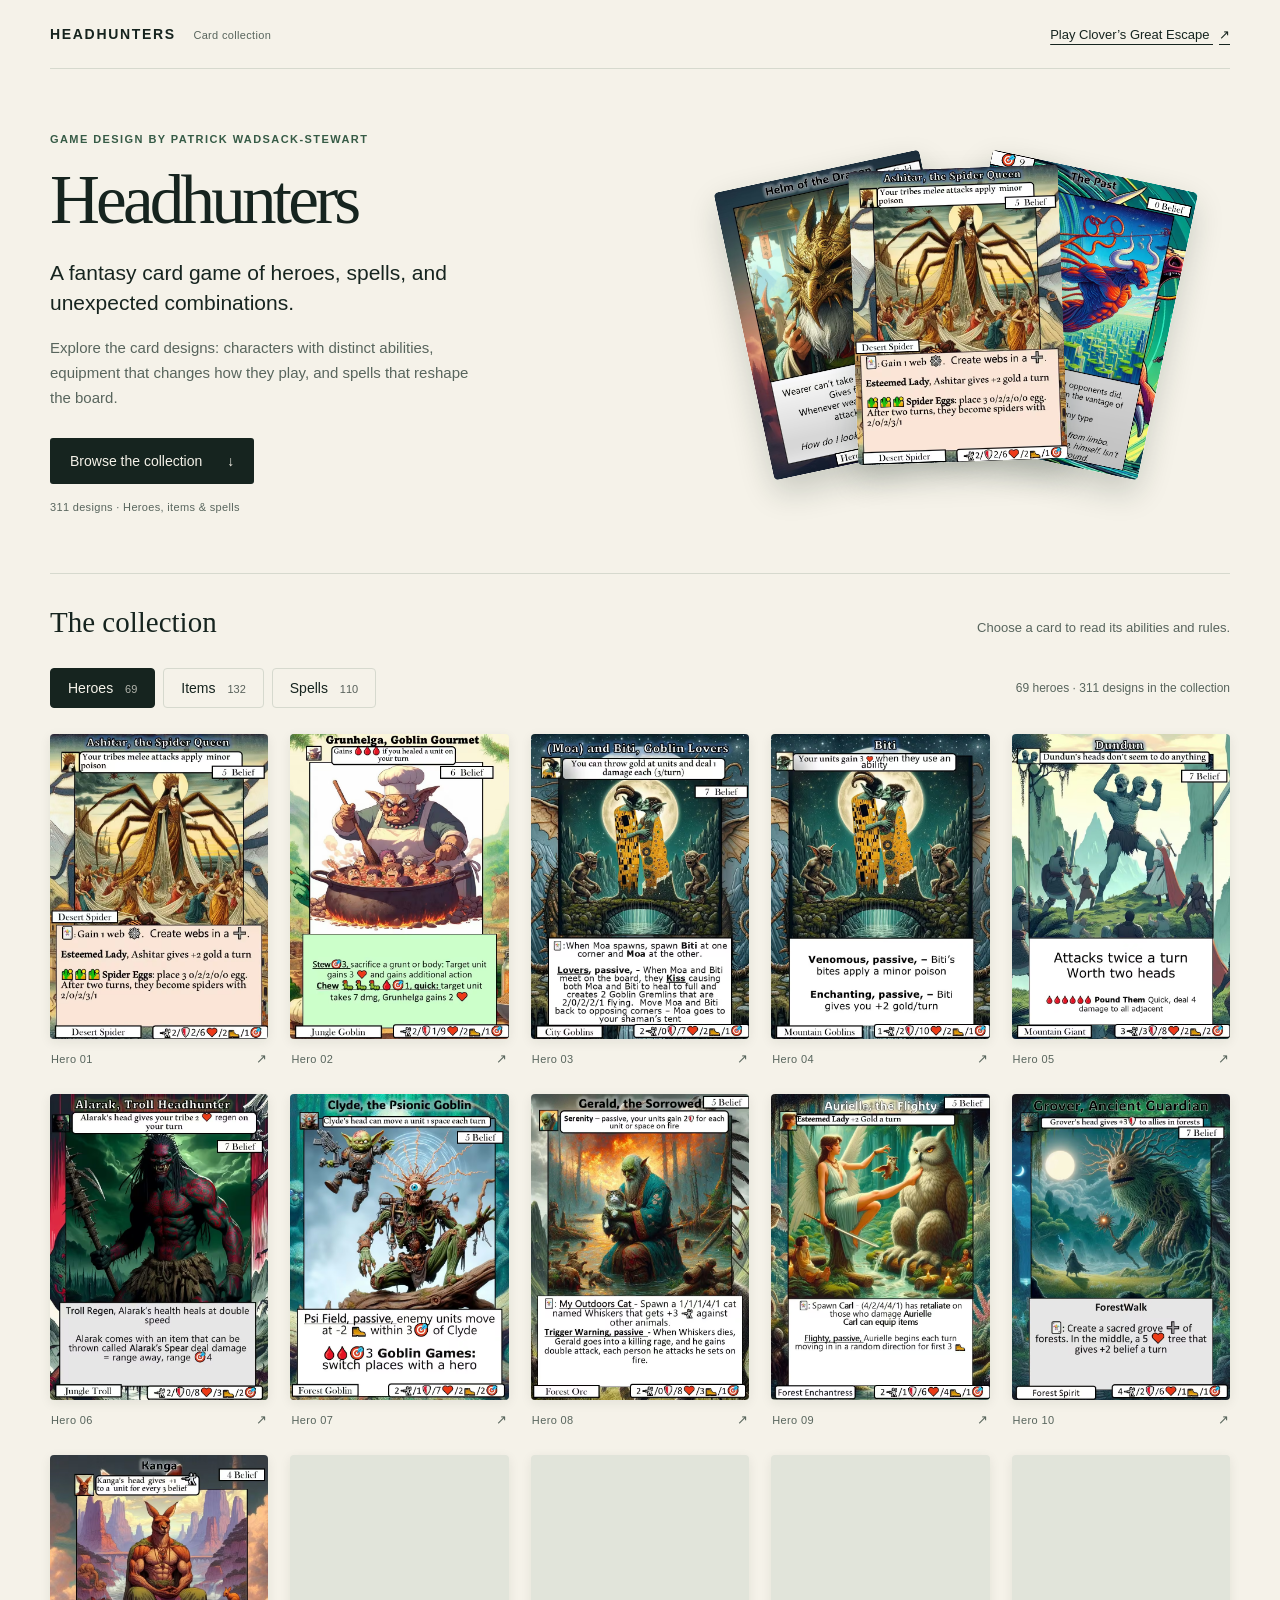
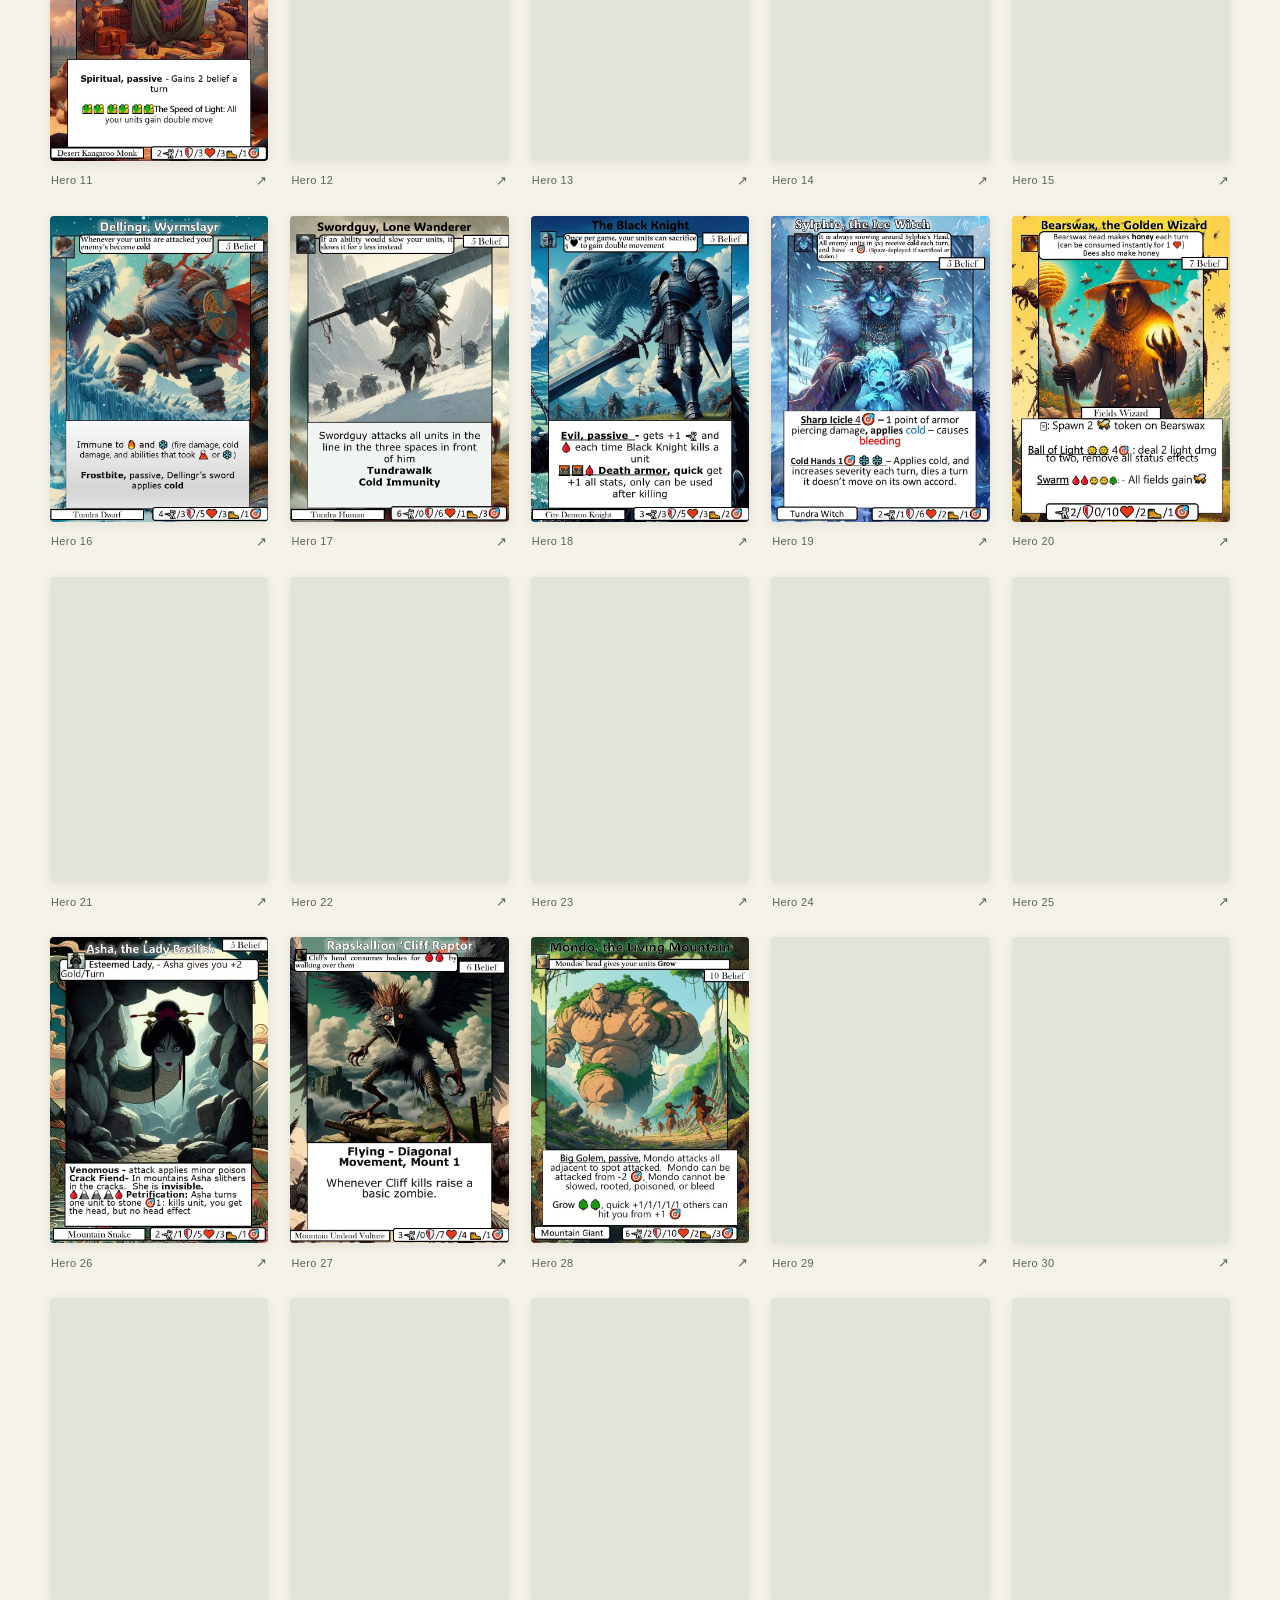
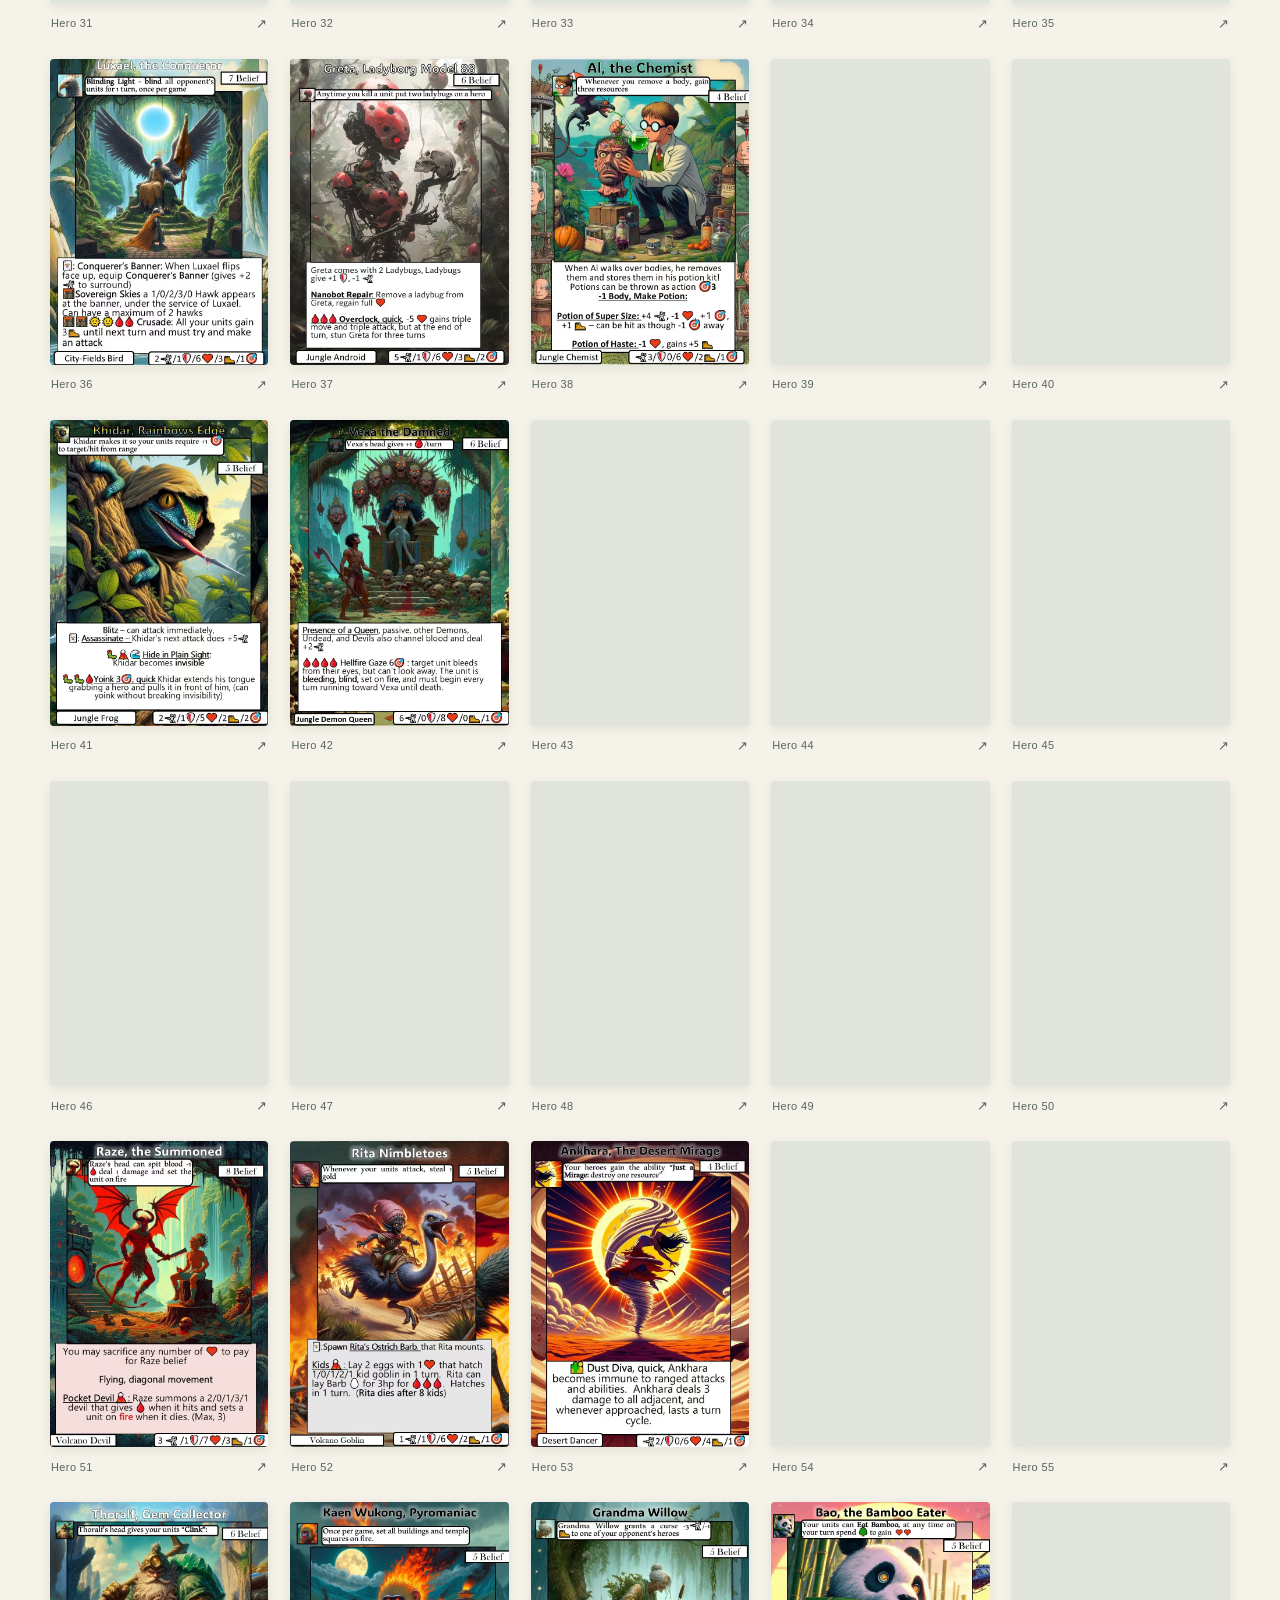
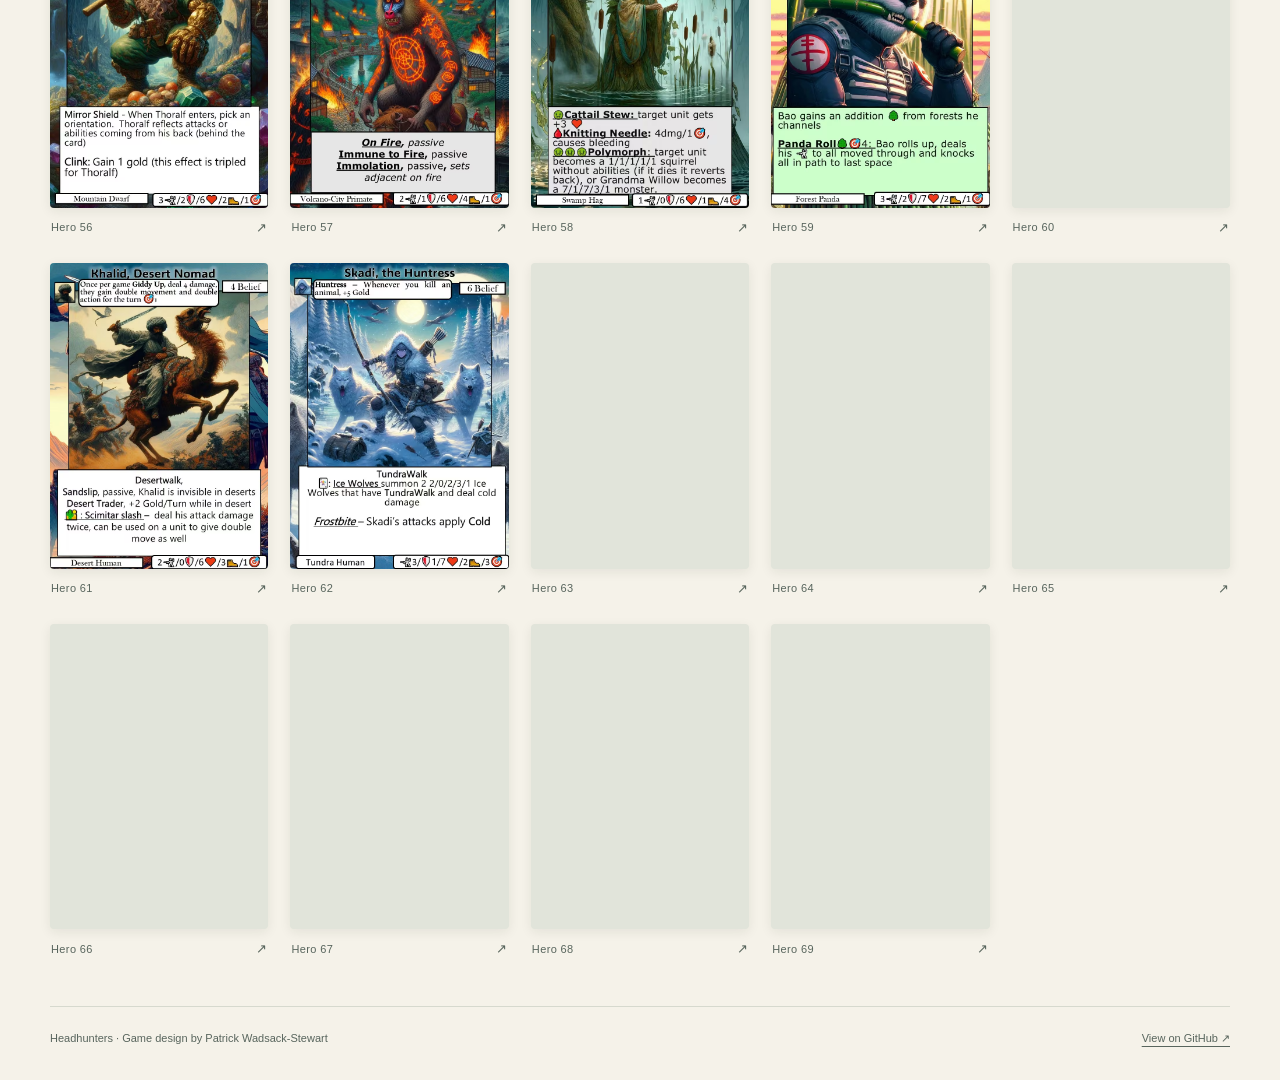
==== Headhunters/index.html @ 15a889d6 "Publish Headhunters card-design gallery" ====
<!doctype html>
<html lang="en">
<head>
  <meta charset="utf-8">
  <meta name="viewport" content="width=device-width,initial-scale=1">
  <meta name="description" content="Headhunters, a fantasy card game designed by Patrick Wadsack-Stewart. Explore 311 hero, item, and spell card designs.">
  <meta name="theme-color" content="#16241f">
  <title>Headhunters — Patrick Wadsack-Stewart</title>
  <link rel="stylesheet" href="style.css">
  <script src="gallery.js" defer></script>
</head>
<body>
  <a class="skip" href="#collection">Skip to the cards</a>
  <header class="topbar wrap">
    <a href="./" class="wordmark">HEADHUNTERS <span>Card collection</span></a>
    <a class="quiet-link" href="../">Play Clover’s Great Escape <span aria-hidden="true">↗</span></a>
  </header>
  <main>
    <section class="intro wrap" aria-labelledby="title">
      <div class="intro-copy">
        <p class="eyebrow">Game design by Patrick Wadsack-Stewart</p>
        <h1 id="title">Headhunters</h1>
        <p class="lead">A fantasy card game of heroes, spells, and unexpected combinations.</p>
        <p class="description">Explore the card designs: characters with distinct abilities, equipment that changes how they play, and spells that reshape the board.</p>
        <a class="browse-link" href="#collection">Browse the collection <span aria-hidden="true">↓</span></a>
        <p class="collection-note">311 designs · Heroes, items &amp; spells</p>
      </div>
      <div class="card-fan" aria-hidden="true">
        <img class="fan-left" src="cards/items-002.svg" width="750" height="1050" alt="">
        <img class="fan-right" src="cards/spells-003.svg" width="750" height="1050" alt="">
        <img class="fan-front" src="cards/heroes-001.svg" width="750" height="1050" alt="">
      </div>
    </section>
    <section class="collection wrap" id="collection" aria-labelledby="collection-heading">
      <div class="collection-top"><h2 id="collection-heading">The collection</h2><p>Choose a card to read its abilities and rules.</p></div>
      <div class="controls">
        <div class="filters" role="group" aria-label="Card category">
          <button type="button" data-category="heroes" aria-pressed="true">Heroes <span>69</span></button>
          <button type="button" data-category="items" aria-pressed="false">Items <span>132</span></button>
          <button type="button" data-category="spells" aria-pressed="false">Spells <span>110</span></button>
        </div>
        <p id="status" class="status" role="status">Loading cards…</p>
      </div>
      <div id="grid" class="card-grid"></div>
      <noscript><p>Turn on JavaScript to browse the gallery, or <a href="https://github.com/paddyws/Clovers-Great-Escape/tree/main/Headhunters">view the project on GitHub</a>.</p></noscript>
    </section>
  </main>
  <footer class="wrap"><p>Headhunters · Game design by Patrick Wadsack-Stewart</p><a href="https://github.com/paddyws/Clovers-Great-Escape/tree/main/Headhunters">View on GitHub ↗</a></footer>
  <dialog id="viewer" aria-labelledby="viewer-title">
    <div class="viewer-bar"><h2 id="viewer-title">Card</h2><button class="close" type="button" aria-label="Close card">Close <span aria-hidden="true">×</span></button></div>
    <img id="full-card" width="750" height="1050" alt="">
    <div class="viewer-actions"><button id="previous" type="button" aria-label="Previous card">← Previous</button><a id="download" download>Download card</a><button id="next" type="button" aria-label="Next card">Next →</button></div>
  </dialog>
</body>
</html>
---- Headhunters/style.css ----
:root{color-scheme:light;--ink:#16241f;--paper:#f5f2e9;--muted:#58655d;--line:#d6d9ce;--accent:#365b46;font-family:Arial,Helvetica,sans-serif;background:var(--paper);color:var(--ink);scroll-behavior:smooth}
*{box-sizing:border-box}body{margin:0}a{color:inherit}button{font:inherit}a,button{-webkit-tap-highlight-color:transparent}button,a{touch-action:manipulation}:focus-visible{outline:3px solid #b57426;outline-offset:5px}.wrap{width:min(1180px,calc(100% - 64px));margin-inline:auto}.skip{position:fixed;top:10px;left:10px;z-index:20;padding:12px;background:white;transform:translateY(-150%)}.skip:focus{transform:none}.topbar{display:flex;align-items:center;justify-content:space-between;padding-block:26px;border-bottom:1px solid var(--line);gap:20px}.wordmark{text-decoration:none;font-size:14px;letter-spacing:.12em;font-weight:800}.wordmark span{font-size:11px;letter-spacing:.03em;color:var(--muted);font-weight:400;margin-left:12px}.quiet-link{font-size:13px;text-underline-offset:5px}.quiet-link span{margin-left:6px}.intro{display:grid;grid-template-columns:1.05fr 1fr;gap:65px;align-items:center;padding-block:64px 60px;min-height:490px}.eyebrow{font-size:11px;text-transform:uppercase;letter-spacing:.13em;font-weight:700;color:var(--accent);margin:0 0 20px}h1{font-family:Georgia,'Times New Roman',serif;font-size:clamp(48px,5.4vw,72px);font-weight:400;letter-spacing:-.055em;line-height:1.02;margin:0 0 22px}.lead{font-size:21px;line-height:1.45;max-width:440px;margin:0 0 18px}.description{color:var(--muted);font-size:15px;line-height:1.65;max-width:430px;margin:0 0 27px}.browse-link{display:inline-flex;align-items:center;gap:25px;background:var(--ink);color:var(--paper);font-size:14px;text-decoration:none;padding:15px 20px;border-radius:3px}.browse-link:hover{background:var(--accent)}.collection-note{font-size:11px;letter-spacing:.03em;color:var(--muted);margin:17px 0 0}.card-fan{height:360px;position:relative;isolation:isolate}.card-fan img{width:210px;height:auto;position:absolute;top:25px;left:50%;box-shadow:0 14px 32px #15271f33;border-radius:5px}.fan-left{transform:translateX(-103%) rotate(-12deg)}.fan-right{transform:translateX(1%) rotate(12deg)}.fan-front{transform:translateX(-50%) rotate(-2deg);z-index:2}.collection{border-top:1px solid var(--line);padding-block:30px 50px;scroll-margin-top:20px}.collection-top{display:flex;align-items:baseline;justify-content:space-between;gap:16px}h2{font:400 29px/1.25 Georgia,'Times New Roman',serif;margin:0}.collection-top p{font-size:13px;color:var(--muted)}.controls{display:flex;align-items:center;justify-content:space-between;margin:20px 0 26px;gap:20px}.filters{display:flex;gap:8px;flex-wrap:wrap}.filters button{border:1px solid var(--line);padding:11px 17px;background:transparent;color:var(--ink);border-radius:4px;cursor:pointer;font-size:14px}.filters button span{font-size:11px;margin-left:8px;opacity:.7}.filters button[aria-pressed=true]{background:var(--ink);color:var(--paper);border-color:var(--ink)}.filters button:hover{border-color:var(--accent)}.status{font-size:12px;color:var(--muted);margin:0}.card-grid{display:grid;grid-template-columns:repeat(5,minmax(0,1fr));gap:28px 22px}.card{border:0;background:none;padding:0;cursor:pointer;color:inherit;text-align:left;min-width:0}.card img{width:100%;height:auto;aspect-ratio:5/7;display:block;border-radius:4px;background:#e1e4da;box-shadow:0 3px 12px #16241f14;transition:transform .18s,box-shadow .18s}.card:hover img{transform:translateY(-4px);box-shadow:0 10px 20px #16241f28}.card-label{display:flex;justify-content:space-between;align-items:center;font-size:11px;letter-spacing:.035em;padding:12px 1px 0;color:var(--muted)}.card-label .view{font-size:13px}.error{line-height:1.6;grid-column:1/-1}footer{display:flex;justify-content:space-between;gap:16px;border-top:1px solid var(--line);padding-block:25px 35px;font-size:11px;color:var(--muted)}footer p{margin:0}footer a{text-underline-offset:4px}dialog{border:0;border-radius:8px;padding:14px;width:min(620px,calc(100% - 28px));max-height:96dvh;background:var(--paper);color:var(--ink);box-shadow:0 24px 100px #0006}dialog::backdrop{background:#0a1716df;backdrop-filter:blur(4px)}.viewer-bar{display:flex;justify-content:space-between;align-items:center;gap:12px;margin-bottom:12px}.viewer-bar h2{font:700 14px Arial,sans-serif}.close{border:0;background:transparent;color:var(--muted);cursor:pointer;font-size:13px;padding:8px}.close span{font-size:22px;vertical-align:middle;margin-left:7px}#full-card{display:block;width:auto;max-width:100%;height:auto;max-height:calc(96dvh - 126px);margin:auto;border-radius:3px}.viewer-actions{display:flex;justify-content:space-between;align-items:center;gap:10px;padding-top:14px;font-size:12px}.viewer-actions button{border:1px solid var(--line);border-radius:3px;background:transparent;cursor:pointer;padding:9px;color:var(--ink)}.viewer-actions a{color:var(--muted);text-underline-offset:3px}
@media(min-width:1350px){.card-fan img{width:230px}}
@media(max-width:950px){.intro{gap:25px}.card-fan img{width:175px}.card-fan{height:290px}.lead{font-size:19px}.card-grid{grid-template-columns:repeat(4,minmax(0,1fr))}}
@media(max-width:720px){.wrap{width:calc(100% - 36px)}.topbar{padding-block:20px}.wordmark span{display:none}.quiet-link{font-size:11px}.intro{grid-template-columns:1fr;gap:25px;padding-block:40px 20px}.intro-copy{max-width:480px}.eyebrow{font-size:10px;margin-bottom:15px}h1{font-size:60px;margin-bottom:16px}.lead{font-size:20px}.description{font-size:14px}.card-fan{height:285px;max-width:420px;width:100%;margin:auto}.card-fan img{width:170px;top:15px}.collection-top{display:block}.collection-top p{margin-bottom:0}.controls{align-items:flex-start;flex-direction:column;gap:14px;margin-bottom:22px}.filters{gap:6px}.filters button{padding:10px 13px}.card-grid{grid-template-columns:repeat(3,minmax(0,1fr));gap:22px 12px}footer{flex-direction:column;gap:14px}.card-label{font-size:10px;padding-top:9px}.card-label .view{display:none}}
@media(max-width:460px){h1{font-size:52px}.card-grid{grid-template-columns:repeat(2,minmax(0,1fr));gap:23px 16px}.card-fan img{width:153px}.card-fan{height:255px}.viewer-actions{font-size:11px}.filters button span{margin-left:5px}}
@media(prefers-reduced-motion:reduce){:root{scroll-behavior:auto}.card img{transition:none}}
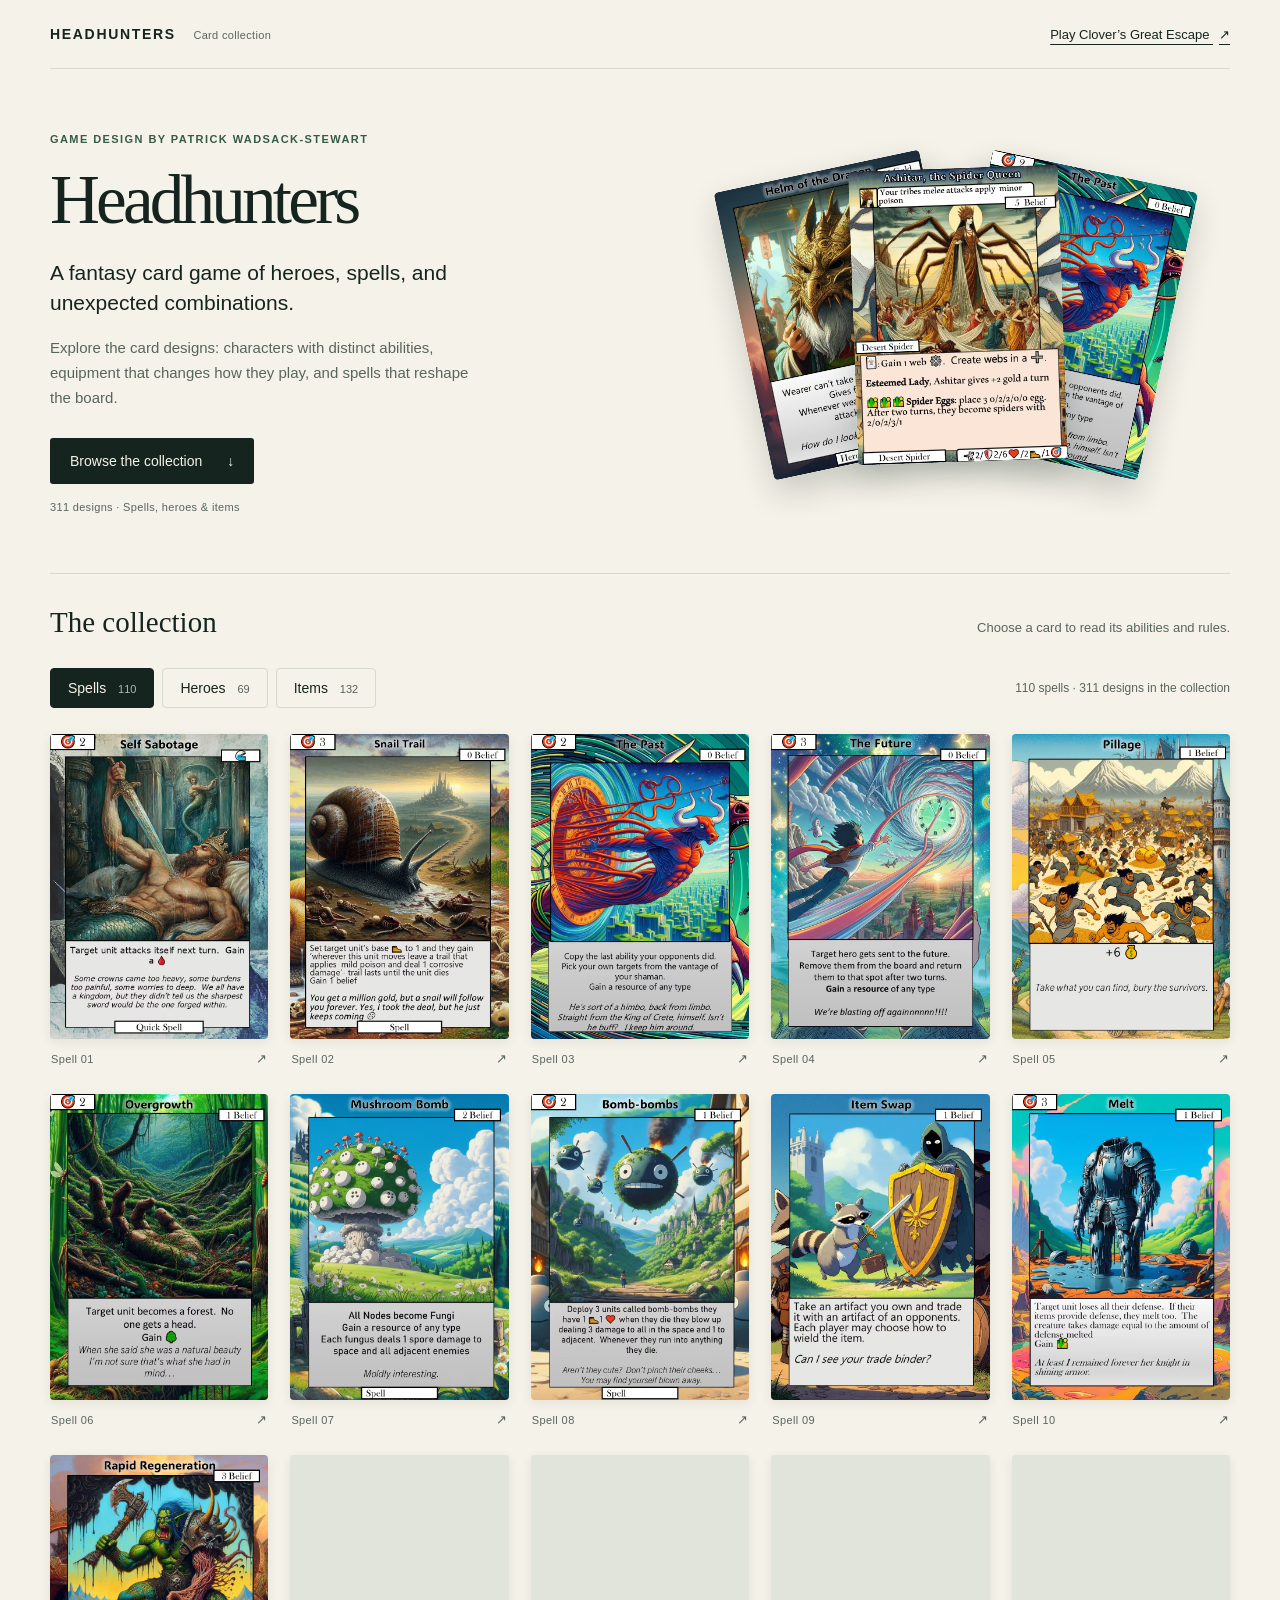
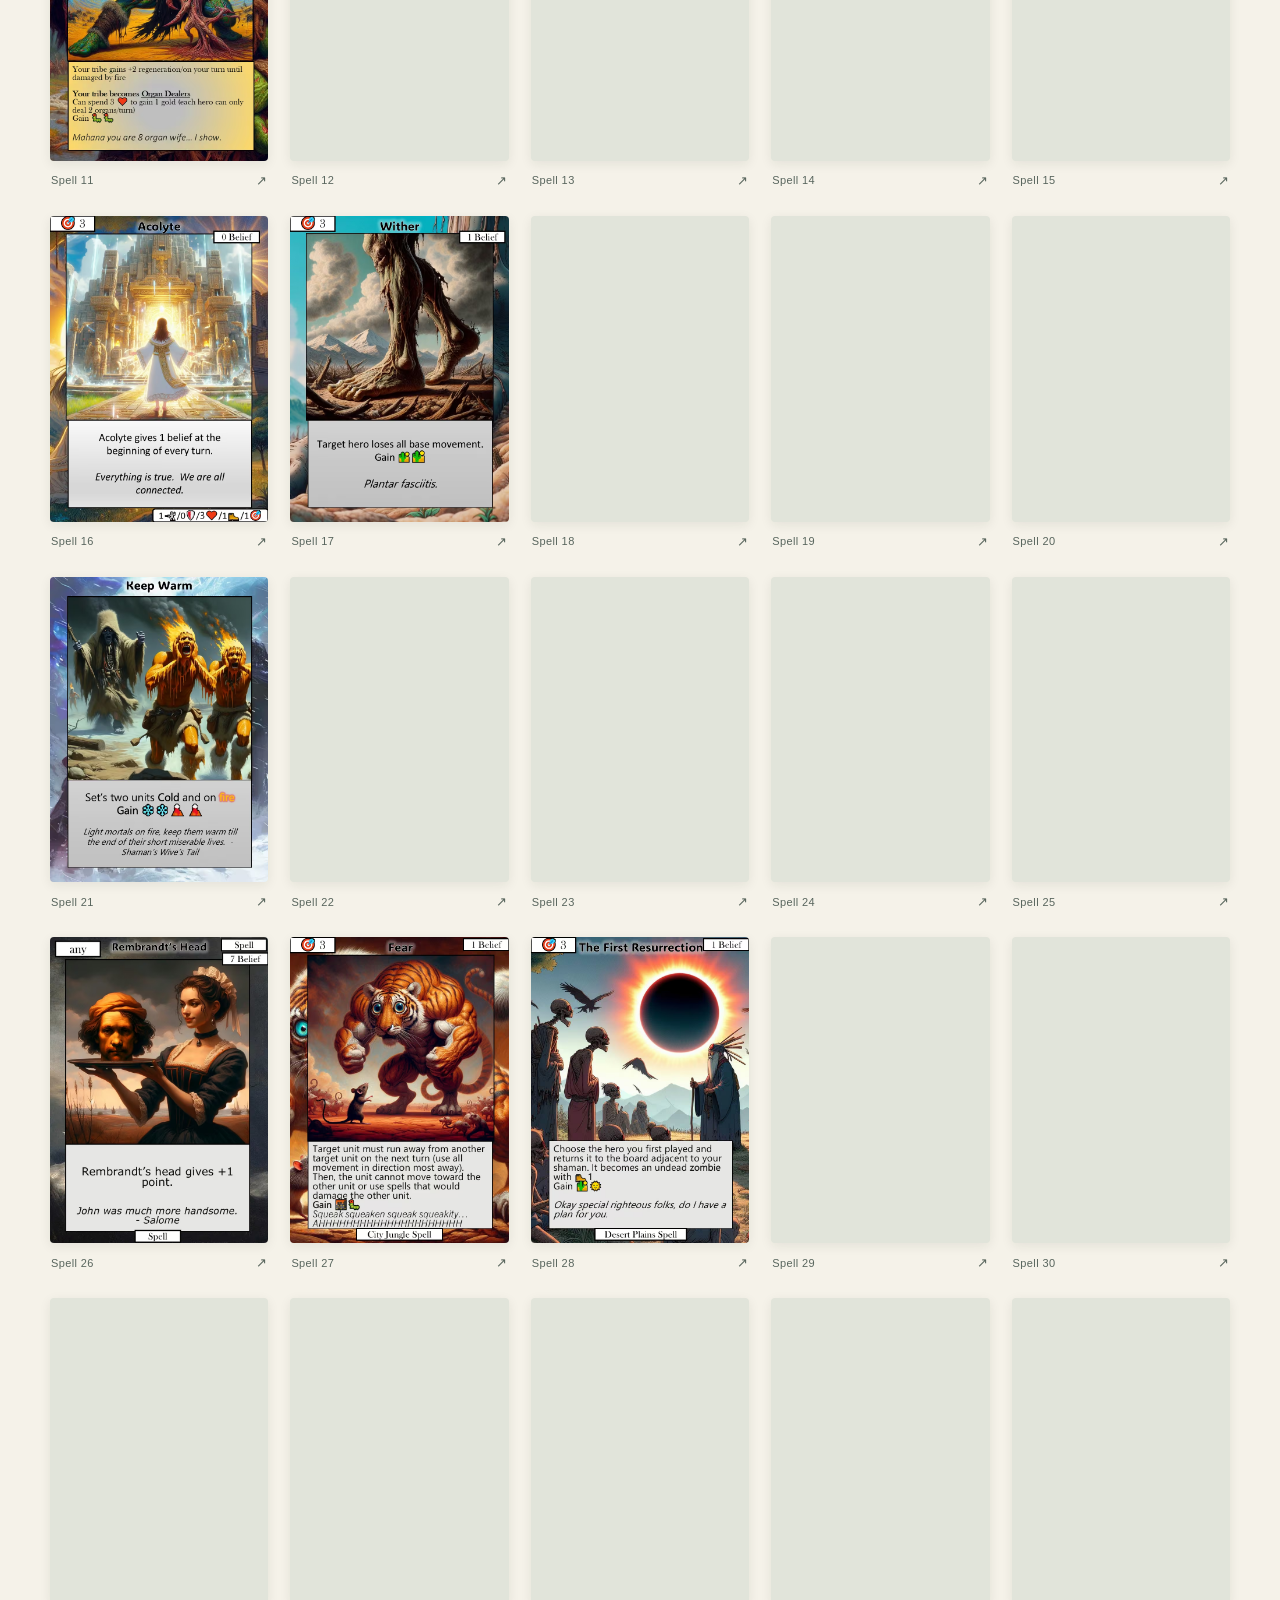
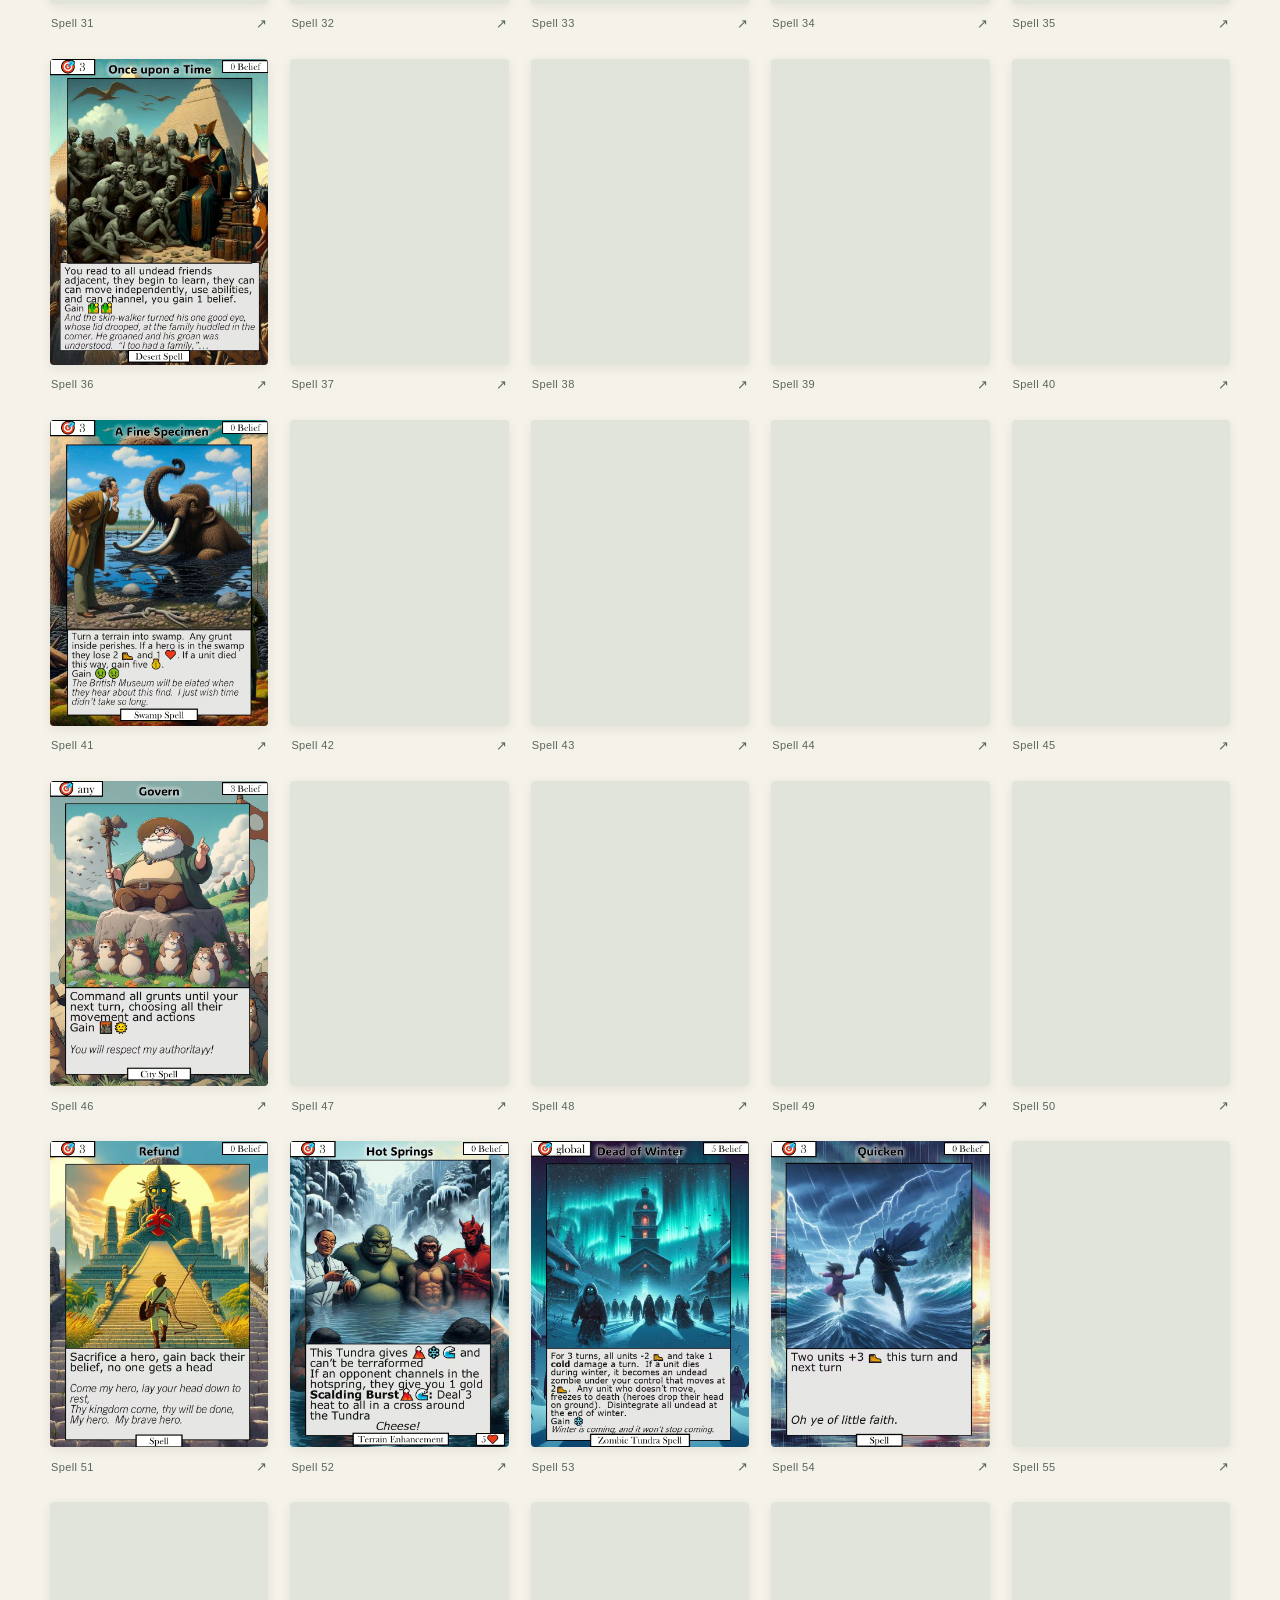
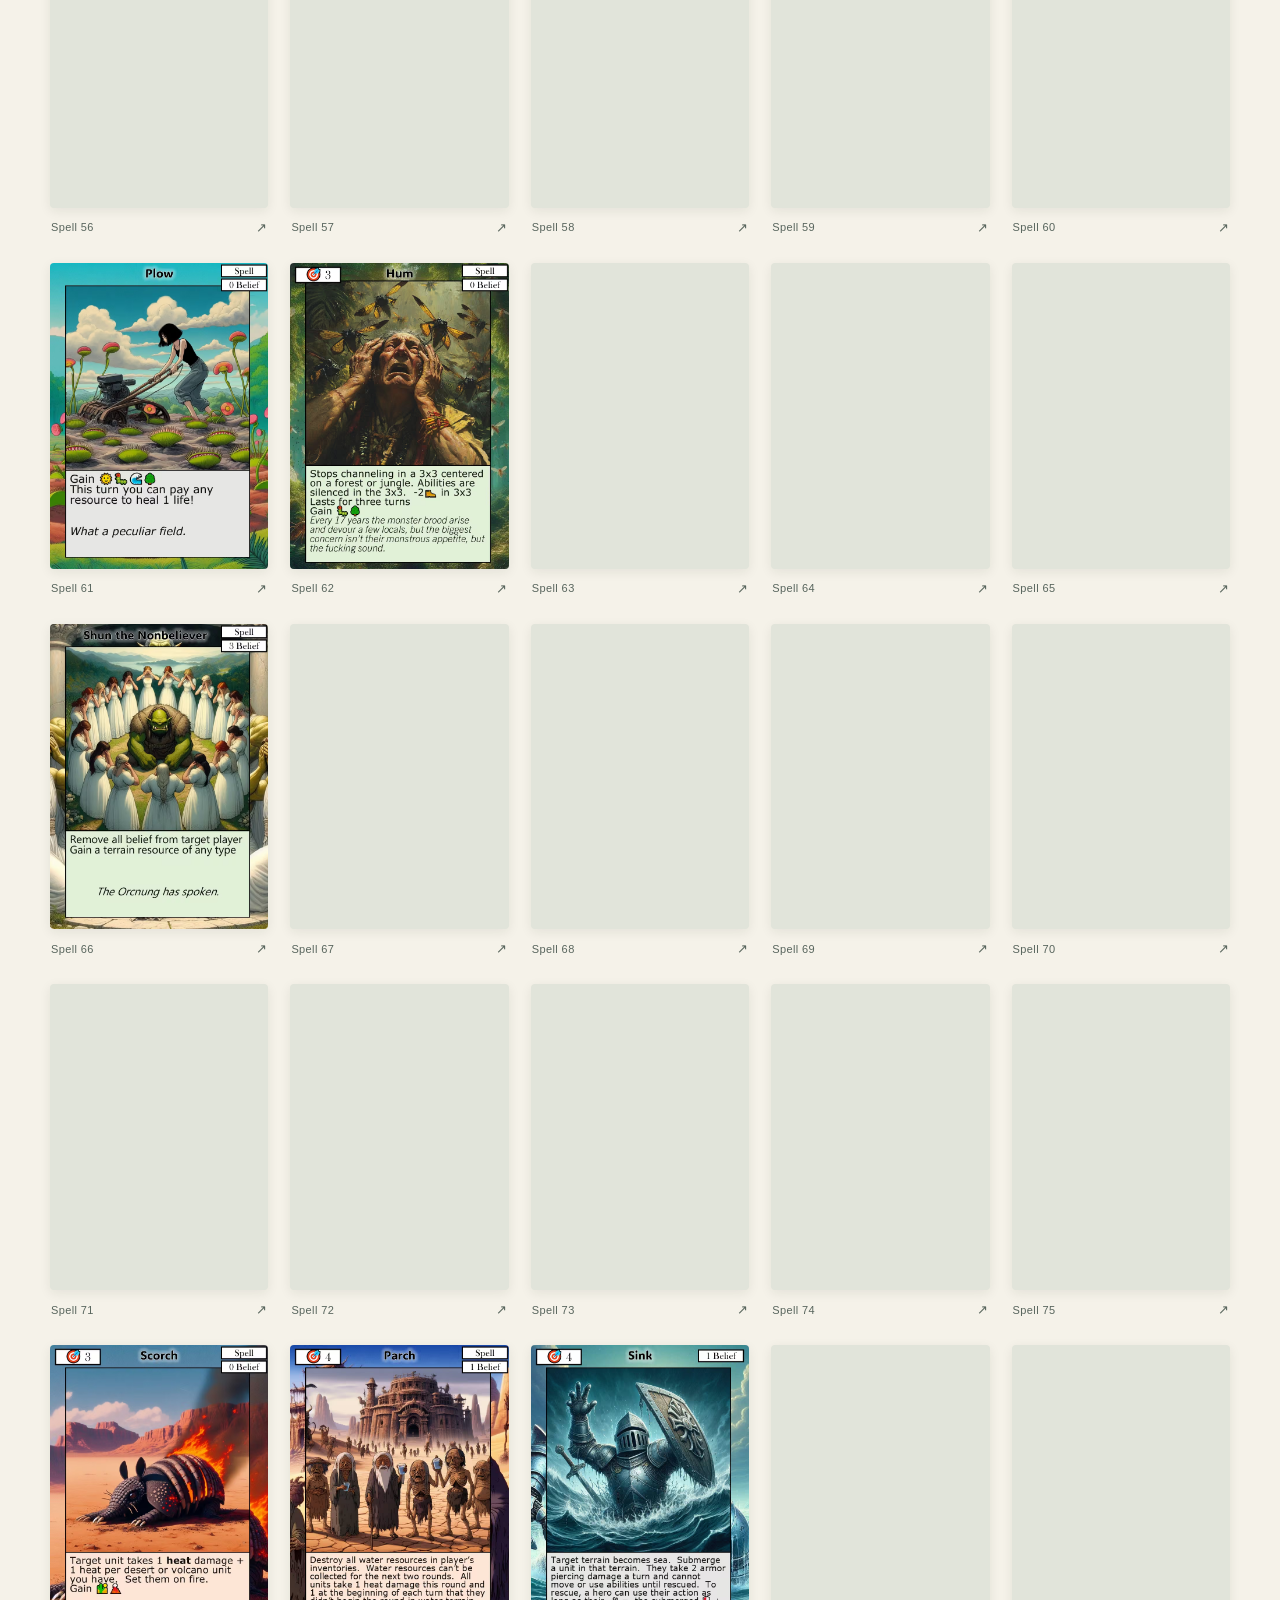
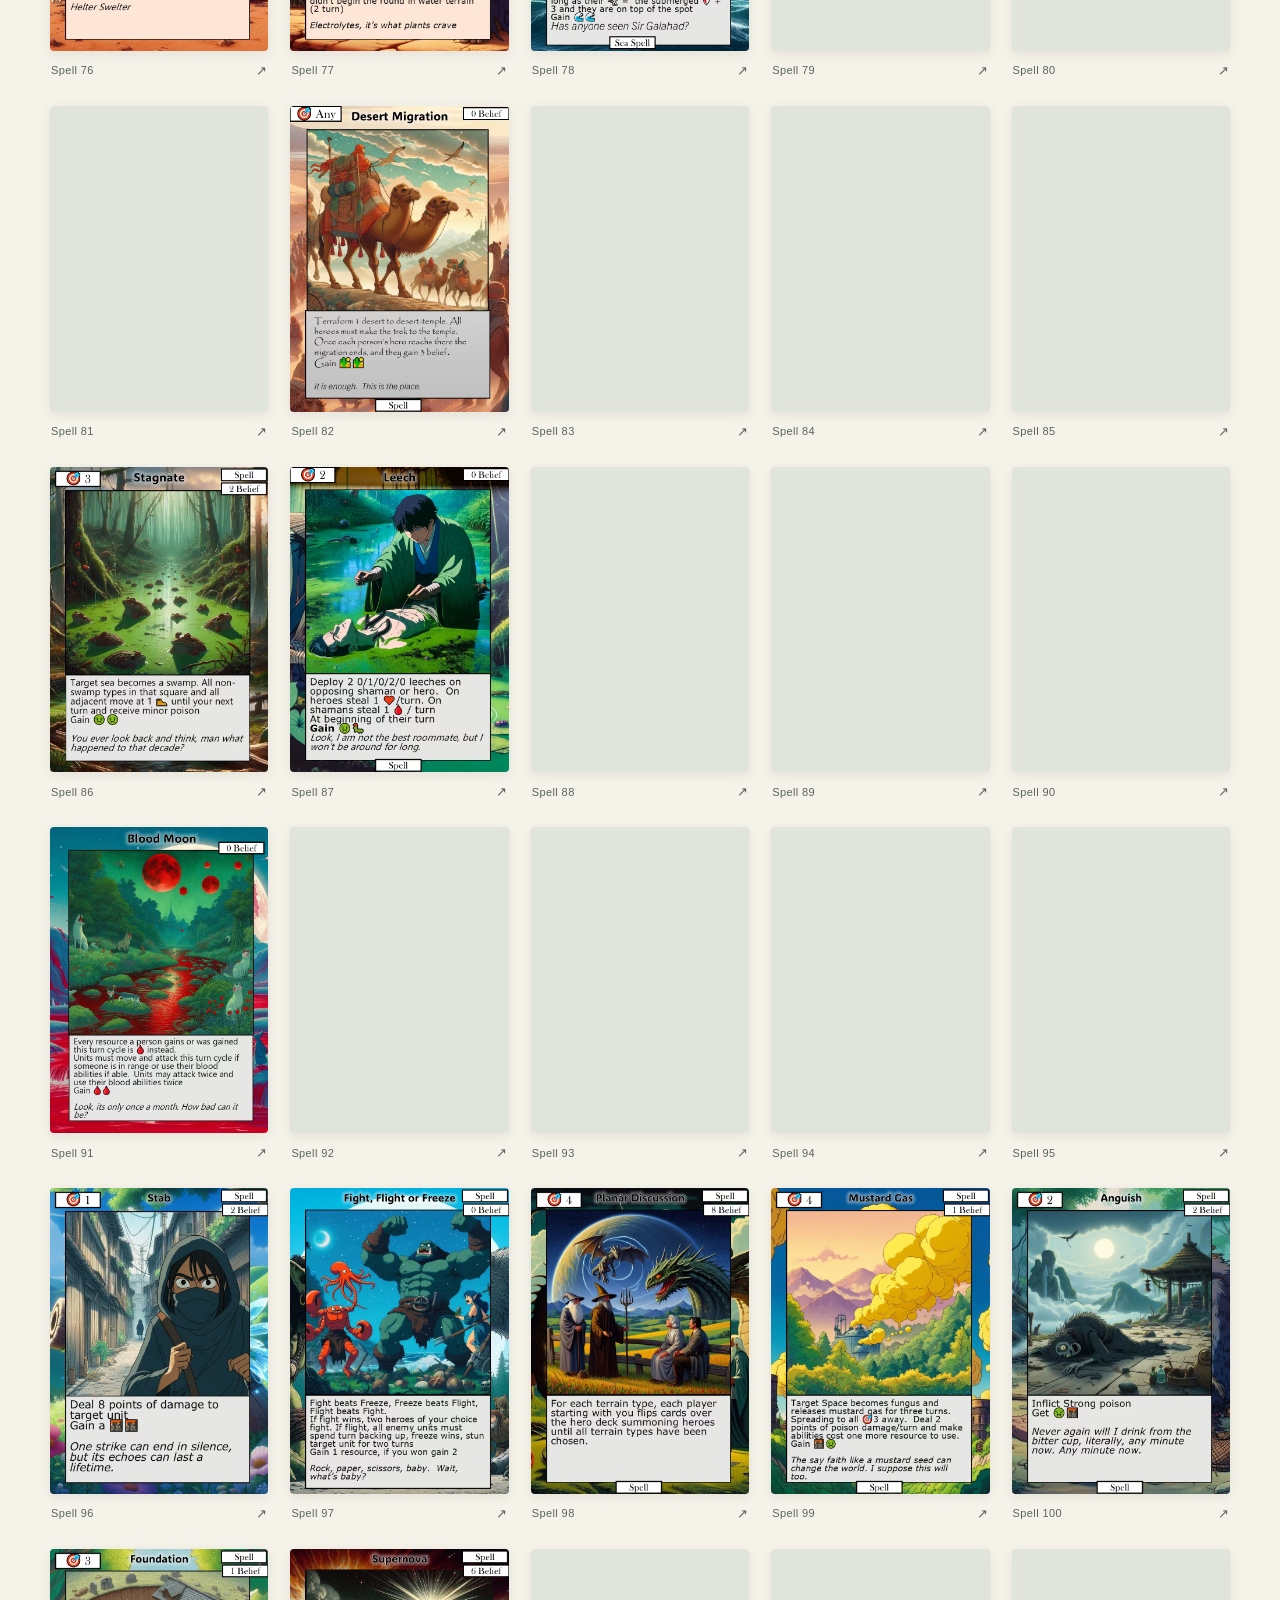
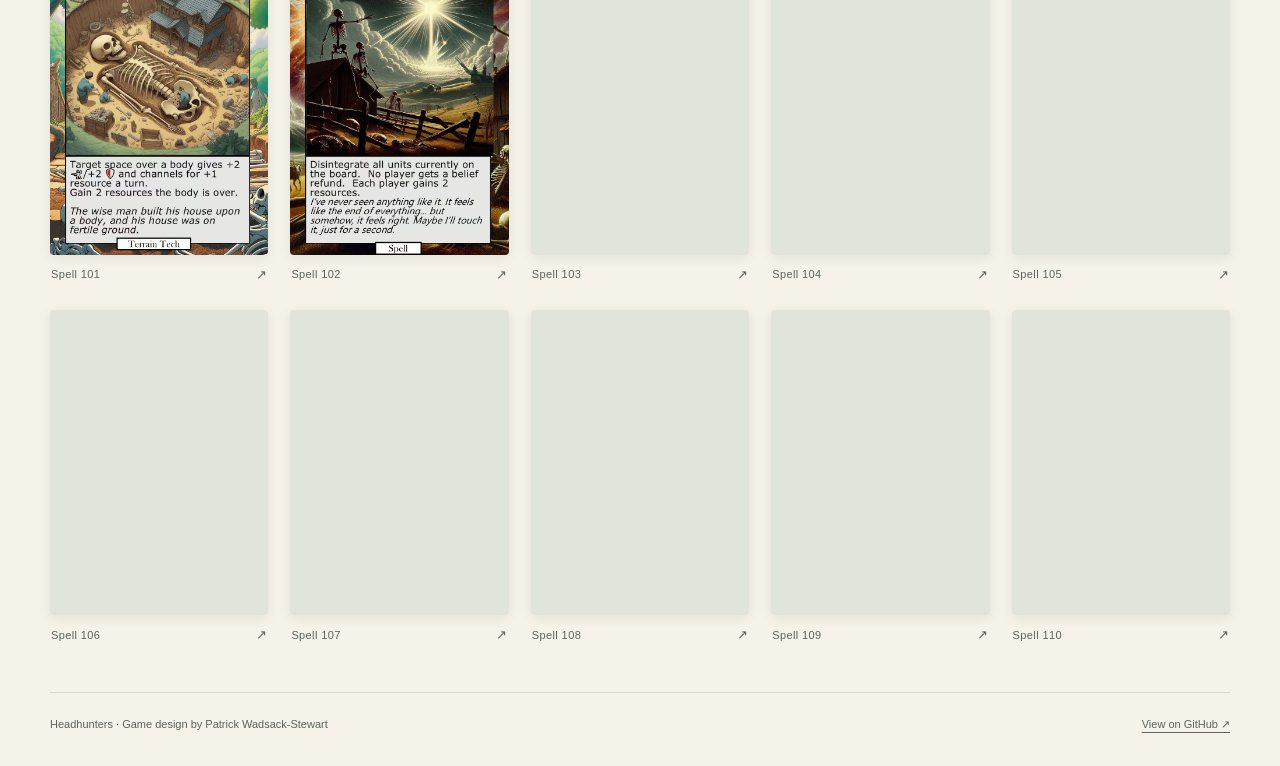
==== commit 00ce8b78: "Show spells first in Headhunters gallery" ====
--- a/Headhunters/index.html
+++ b/Headhunters/index.html
@@ -7,7 +7,7 @@
   <meta name="theme-color" content="#16241f">
   <title>Headhunters — Patrick Wadsack-Stewart</title>
   <link rel="stylesheet" href="style.css">
-  <script src="gallery.js" defer></script>
+  <script src="gallery.js?v=spells-first" defer></script>
 </head>
 <body>
   <a class="skip" href="#collection">Skip to the cards</a>
@@ -23,7 +23,7 @@
         <p class="lead">A fantasy card game of heroes, spells, and unexpected combinations.</p>
         <p class="description">Explore the card designs: characters with distinct abilities, equipment that changes how they play, and spells that reshape the board.</p>
         <a class="browse-link" href="#collection">Browse the collection <span aria-hidden="true">↓</span></a>
-        <p class="collection-note">311 designs · Heroes, items &amp; spells</p>
+        <p class="collection-note">311 designs · Spells, heroes &amp; items</p>
       </div>
       <div class="card-fan" aria-hidden="true">
         <img class="fan-left" src="cards/items-002.svg" width="750" height="1050" alt="">
@@ -35,9 +35,9 @@
       <div class="collection-top"><h2 id="collection-heading">The collection</h2><p>Choose a card to read its abilities and rules.</p></div>
       <div class="controls">
         <div class="filters" role="group" aria-label="Card category">
-          <button type="button" data-category="heroes" aria-pressed="true">Heroes <span>69</span></button>
+          <button type="button" data-category="spells" aria-pressed="true">Spells <span>110</span></button>
+          <button type="button" data-category="heroes" aria-pressed="false">Heroes <span>69</span></button>
           <button type="button" data-category="items" aria-pressed="false">Items <span>132</span></button>
-          <button type="button" data-category="spells" aria-pressed="false">Spells <span>110</span></button>
         </div>
         <p id="status" class="status" role="status">Loading cards…</p>
       </div>
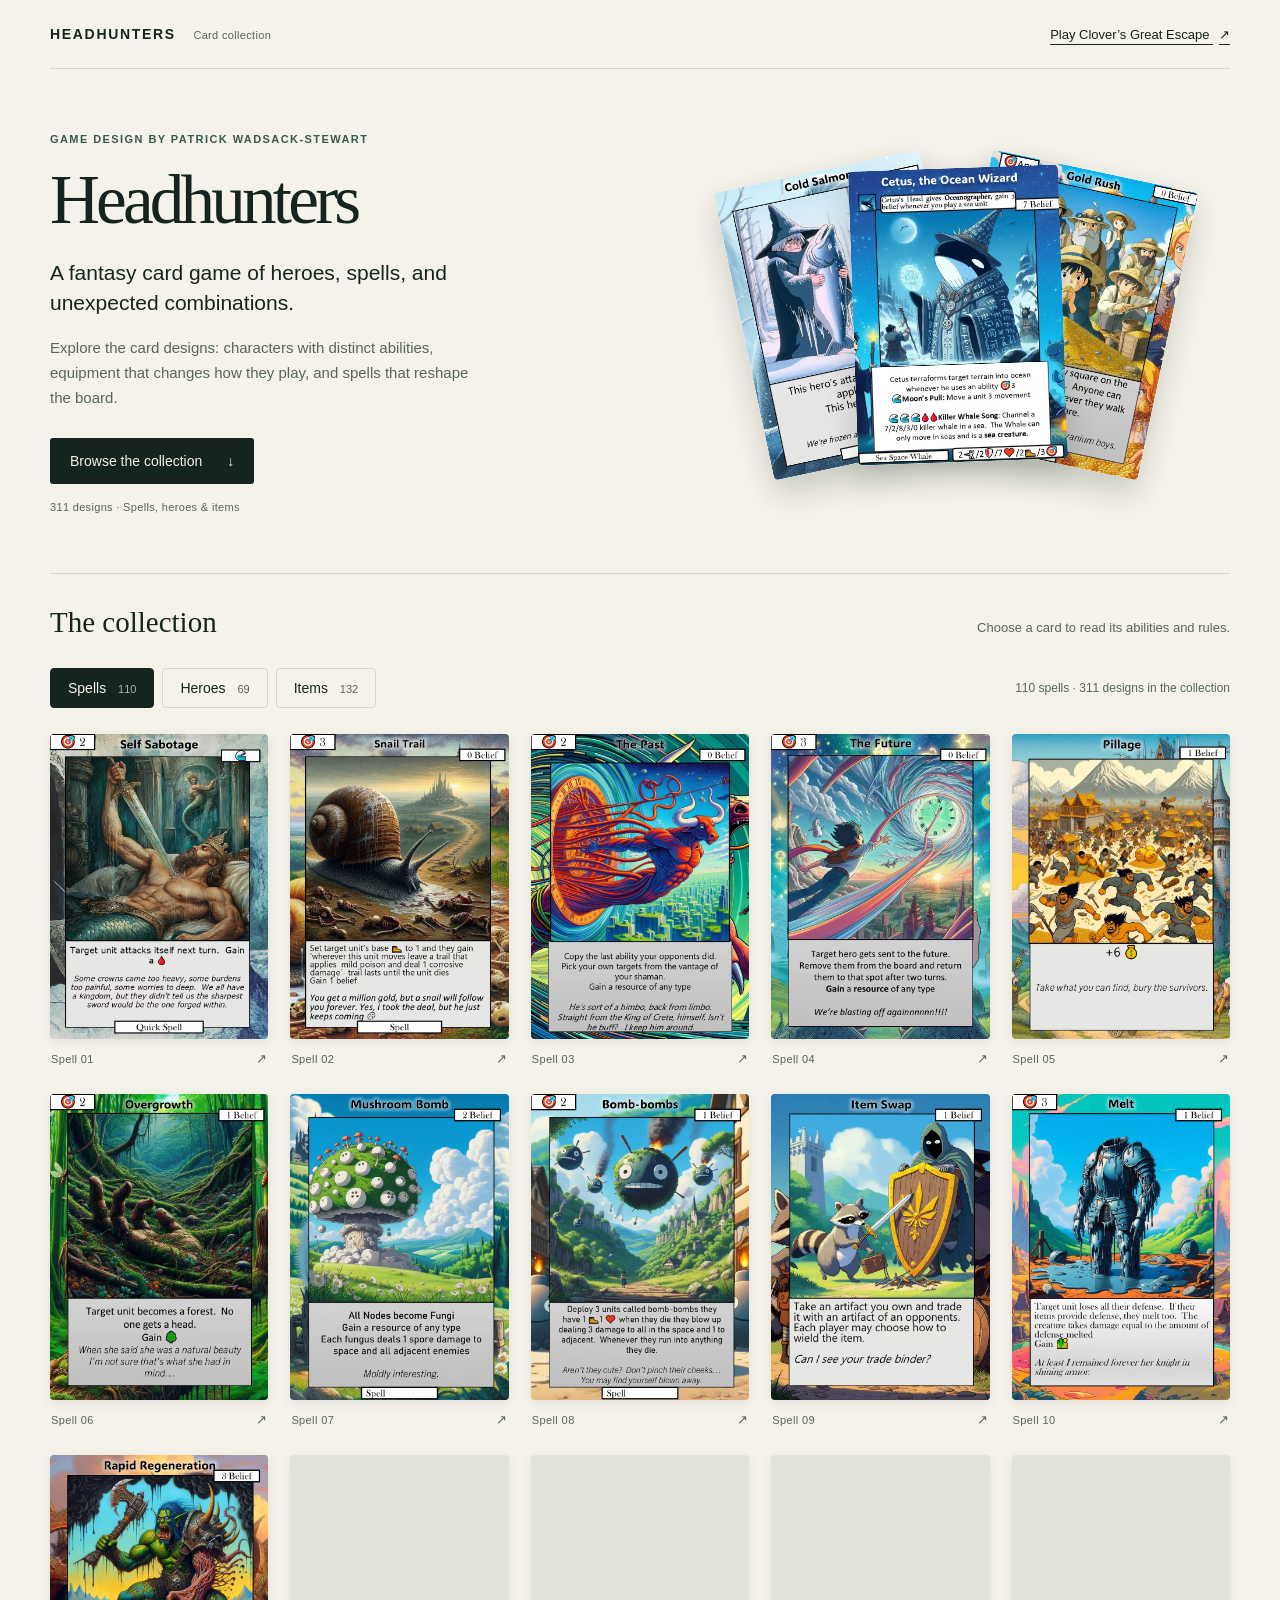
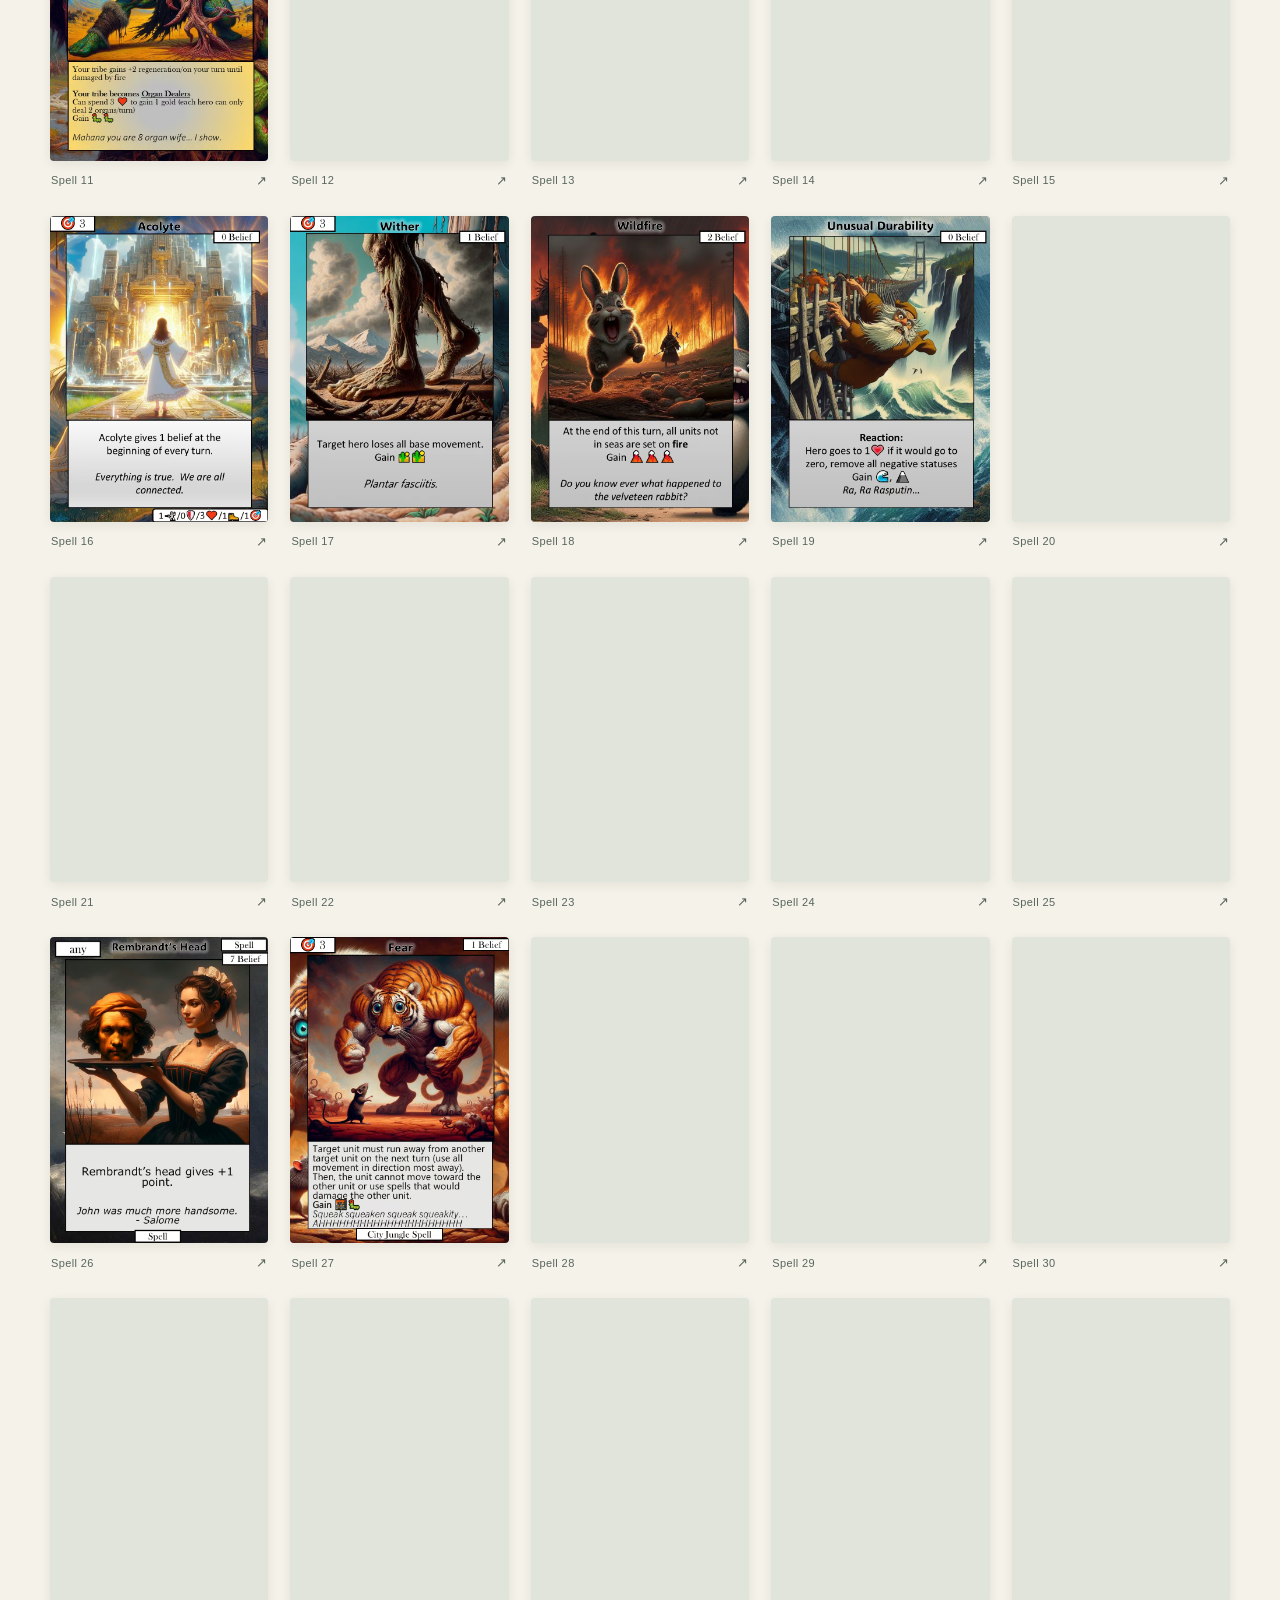
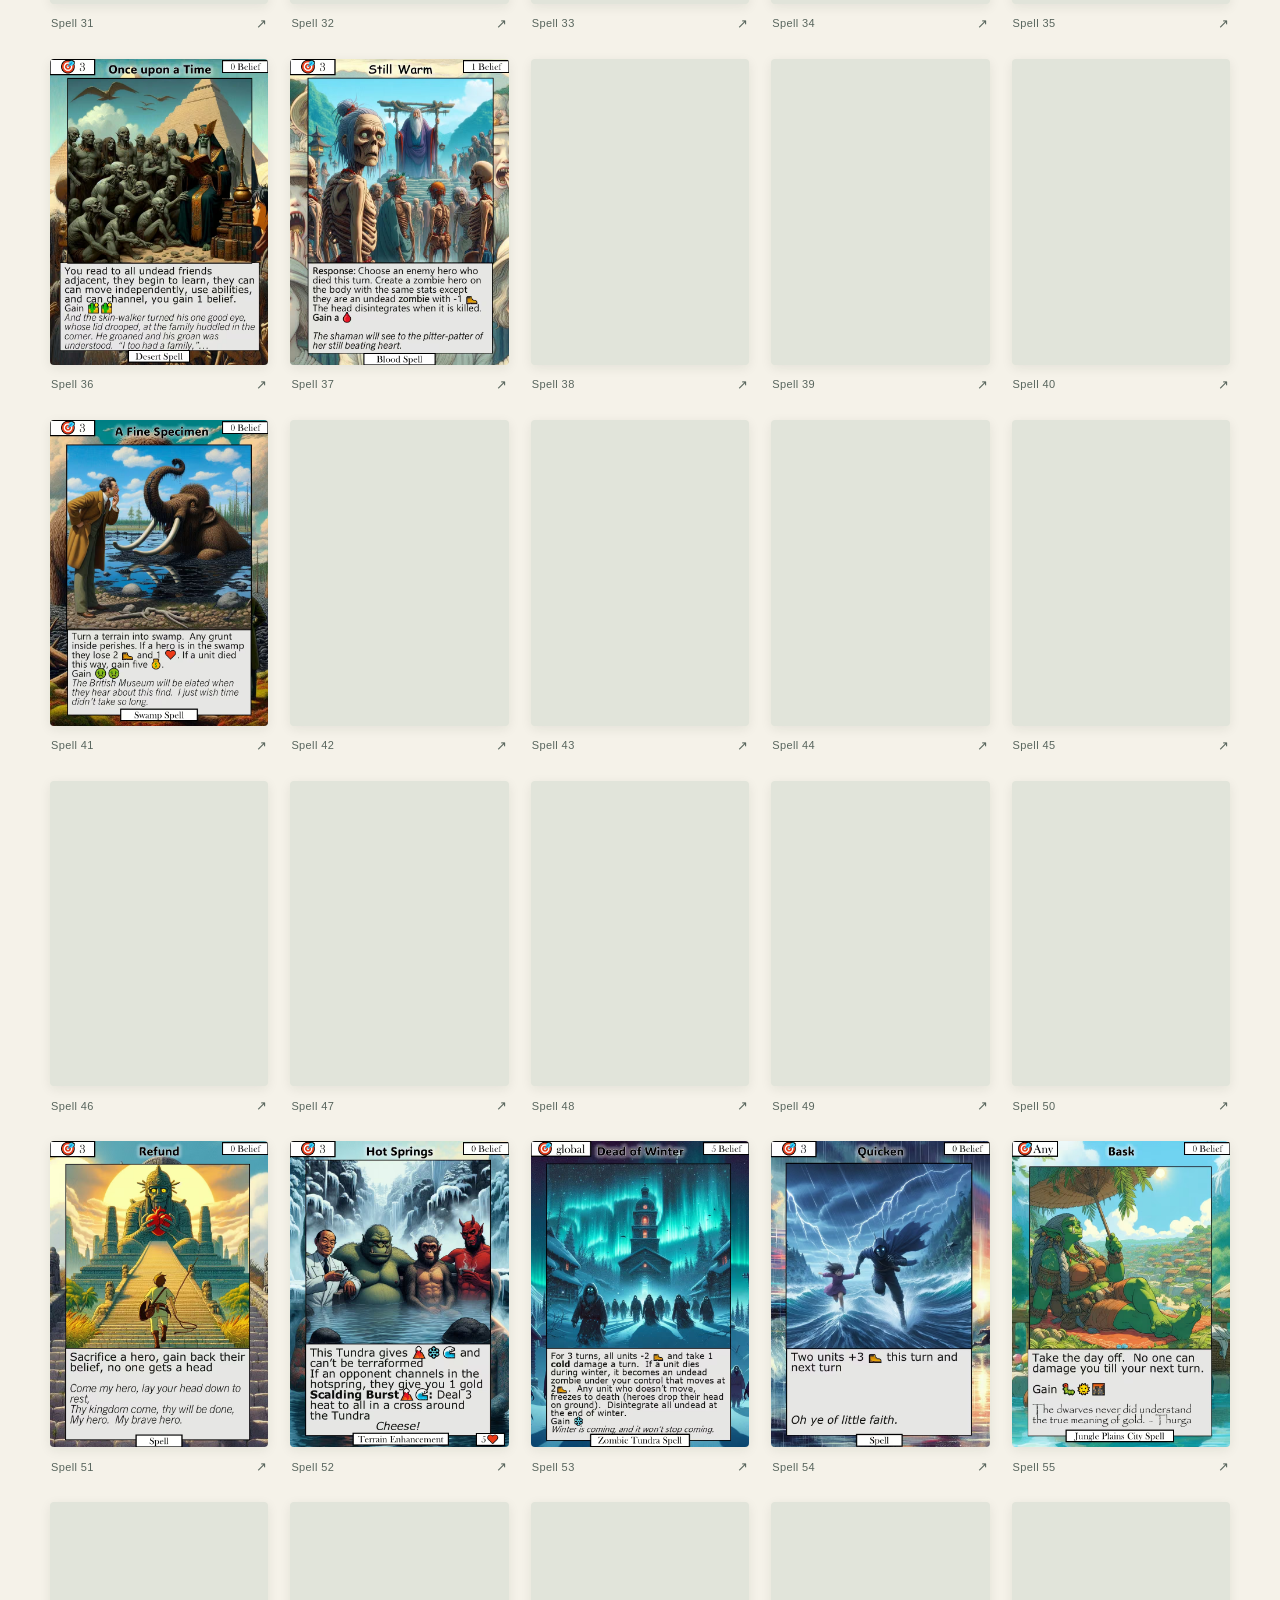
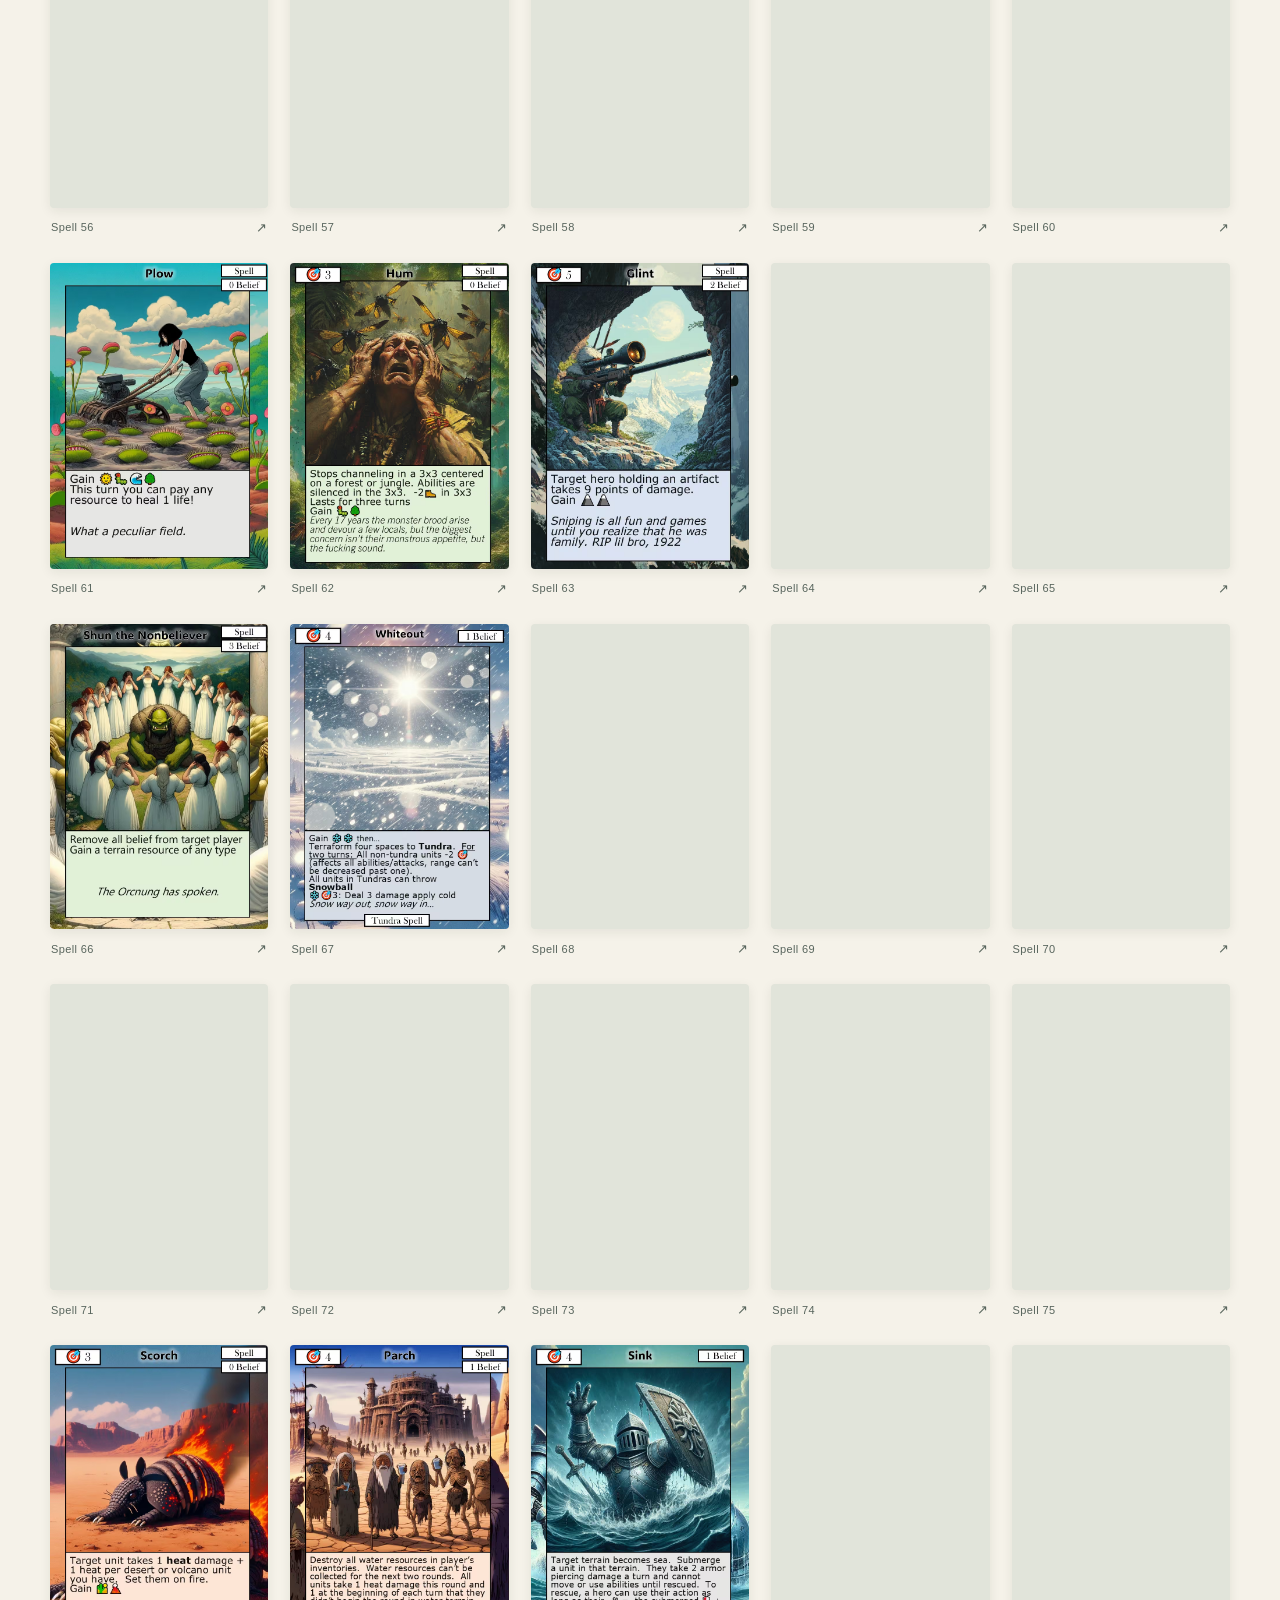
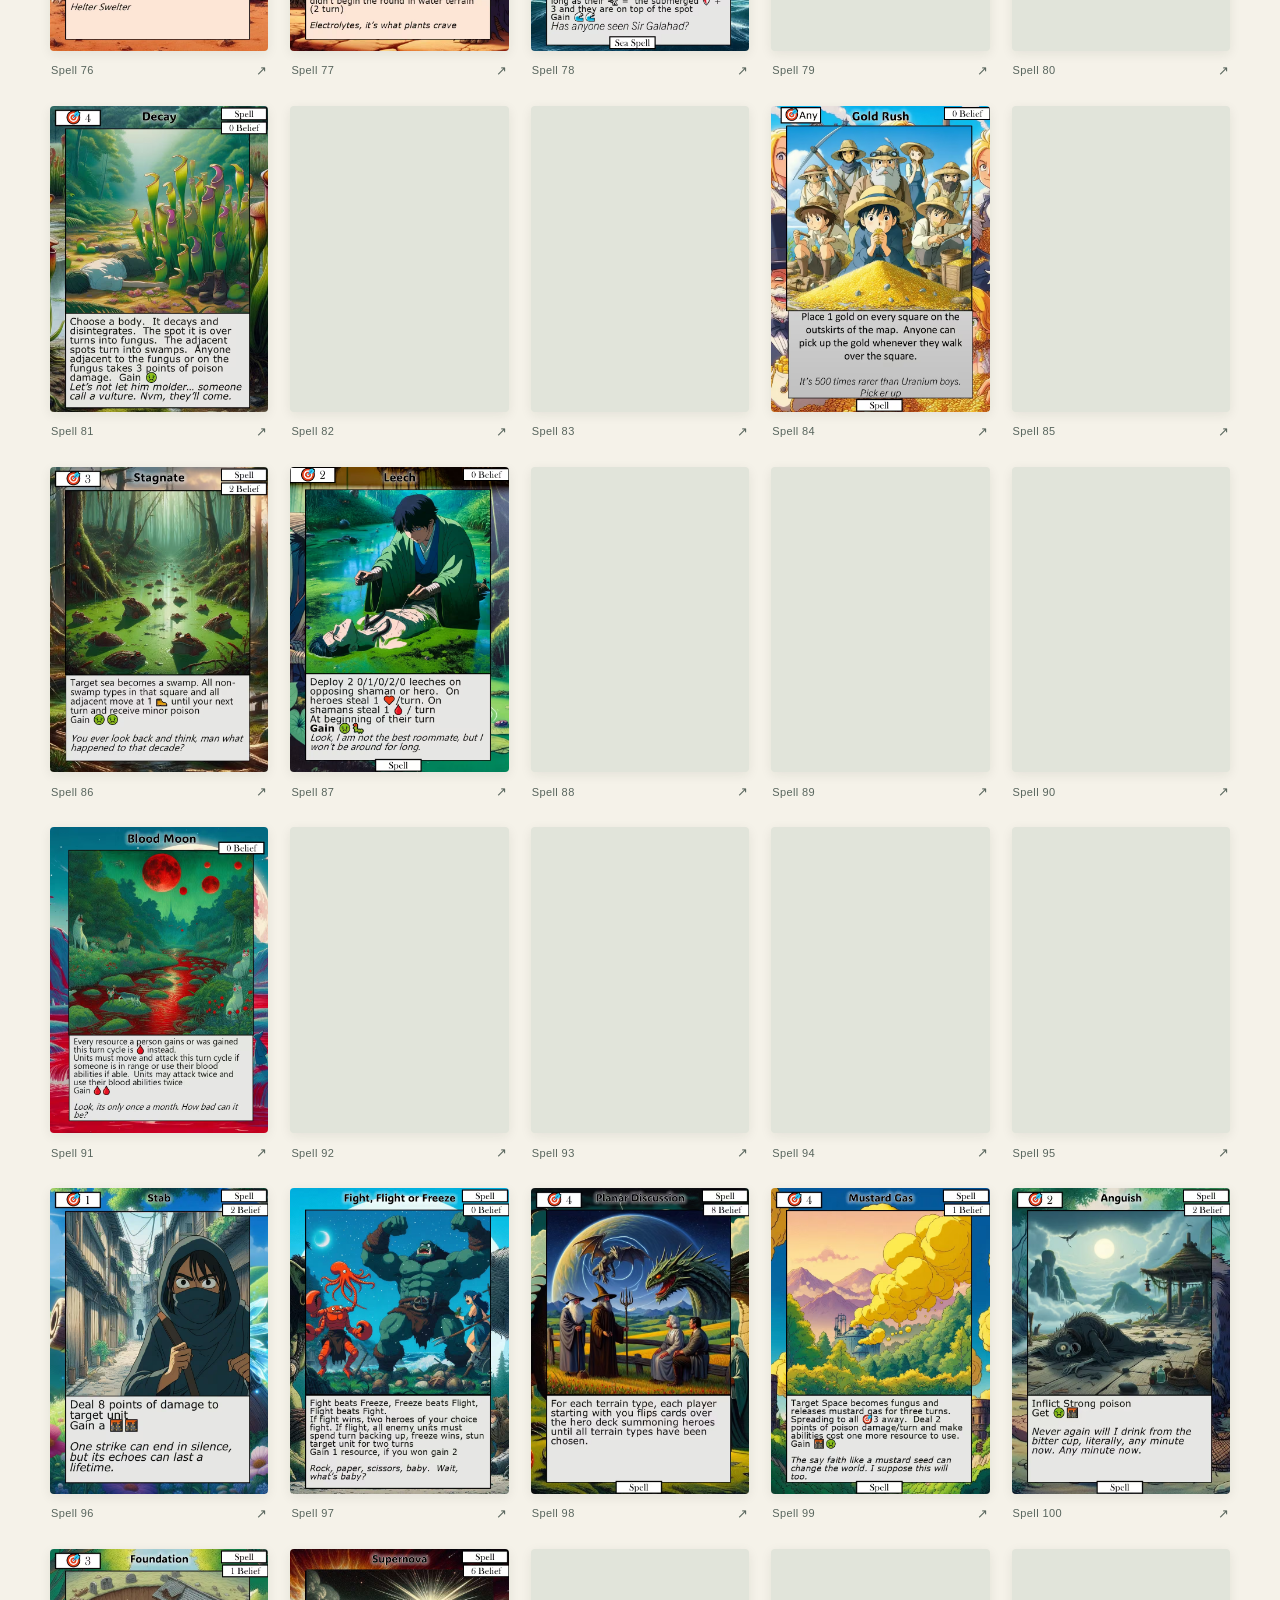
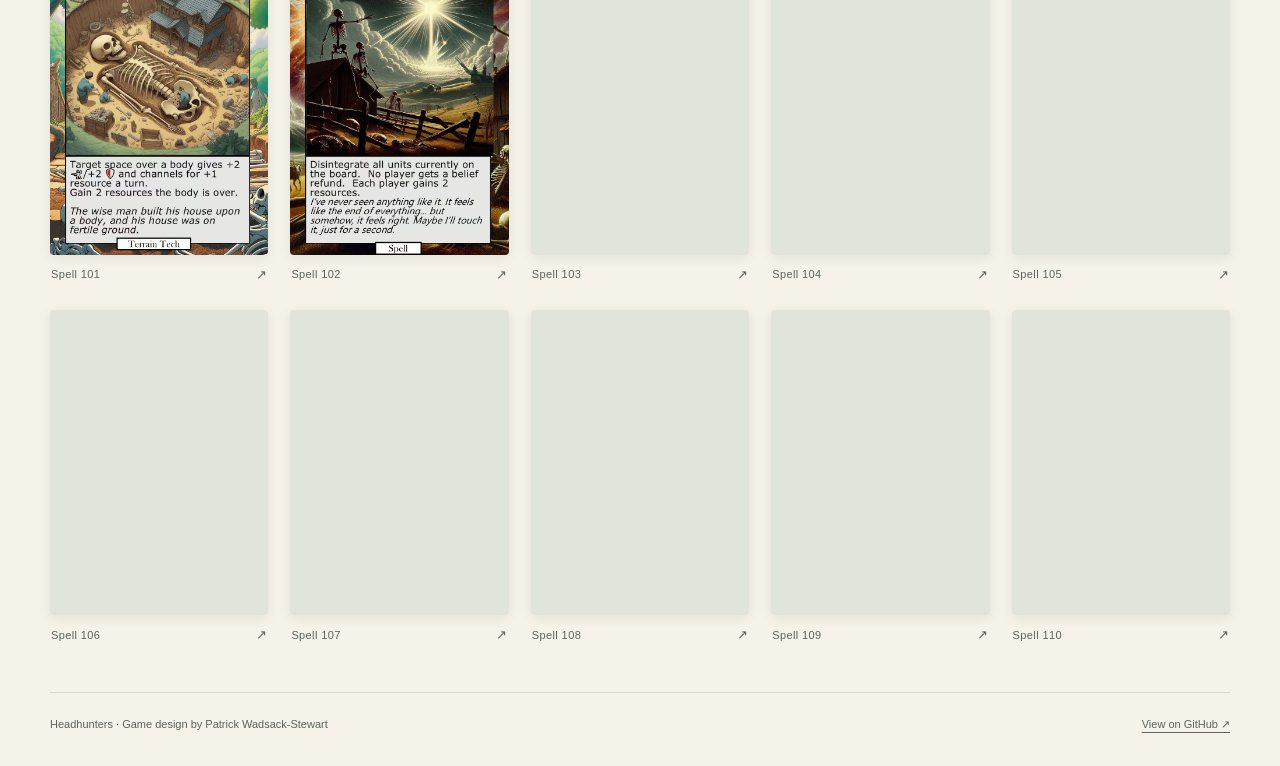
==== commit 863a0e32: "Feature Cetus, Cold Salmon, and Gold Rush in the gallery header" ====
--- a/Headhunters/index.html
+++ b/Headhunters/index.html
@@ -26,9 +26,9 @@
         <p class="collection-note">311 designs · Spells, heroes &amp; items</p>
       </div>
       <div class="card-fan" aria-hidden="true">
-        <img class="fan-left" src="cards/items-002.svg" width="750" height="1050" alt="">
-        <img class="fan-right" src="cards/spells-003.svg" width="750" height="1050" alt="">
-        <img class="fan-front" src="cards/heroes-001.svg" width="750" height="1050" alt="">
+        <img class="fan-left" src="cards/cold-salmon.svg" width="750" height="1050" alt="">
+        <img class="fan-right" src="cards/gold-rush.svg" width="750" height="1050" alt="">
+        <img class="fan-front" src="cards/cetus.svg" width="750" height="1050" alt="">
       </div>
     </section>
     <section class="collection wrap" id="collection" aria-labelledby="collection-heading">
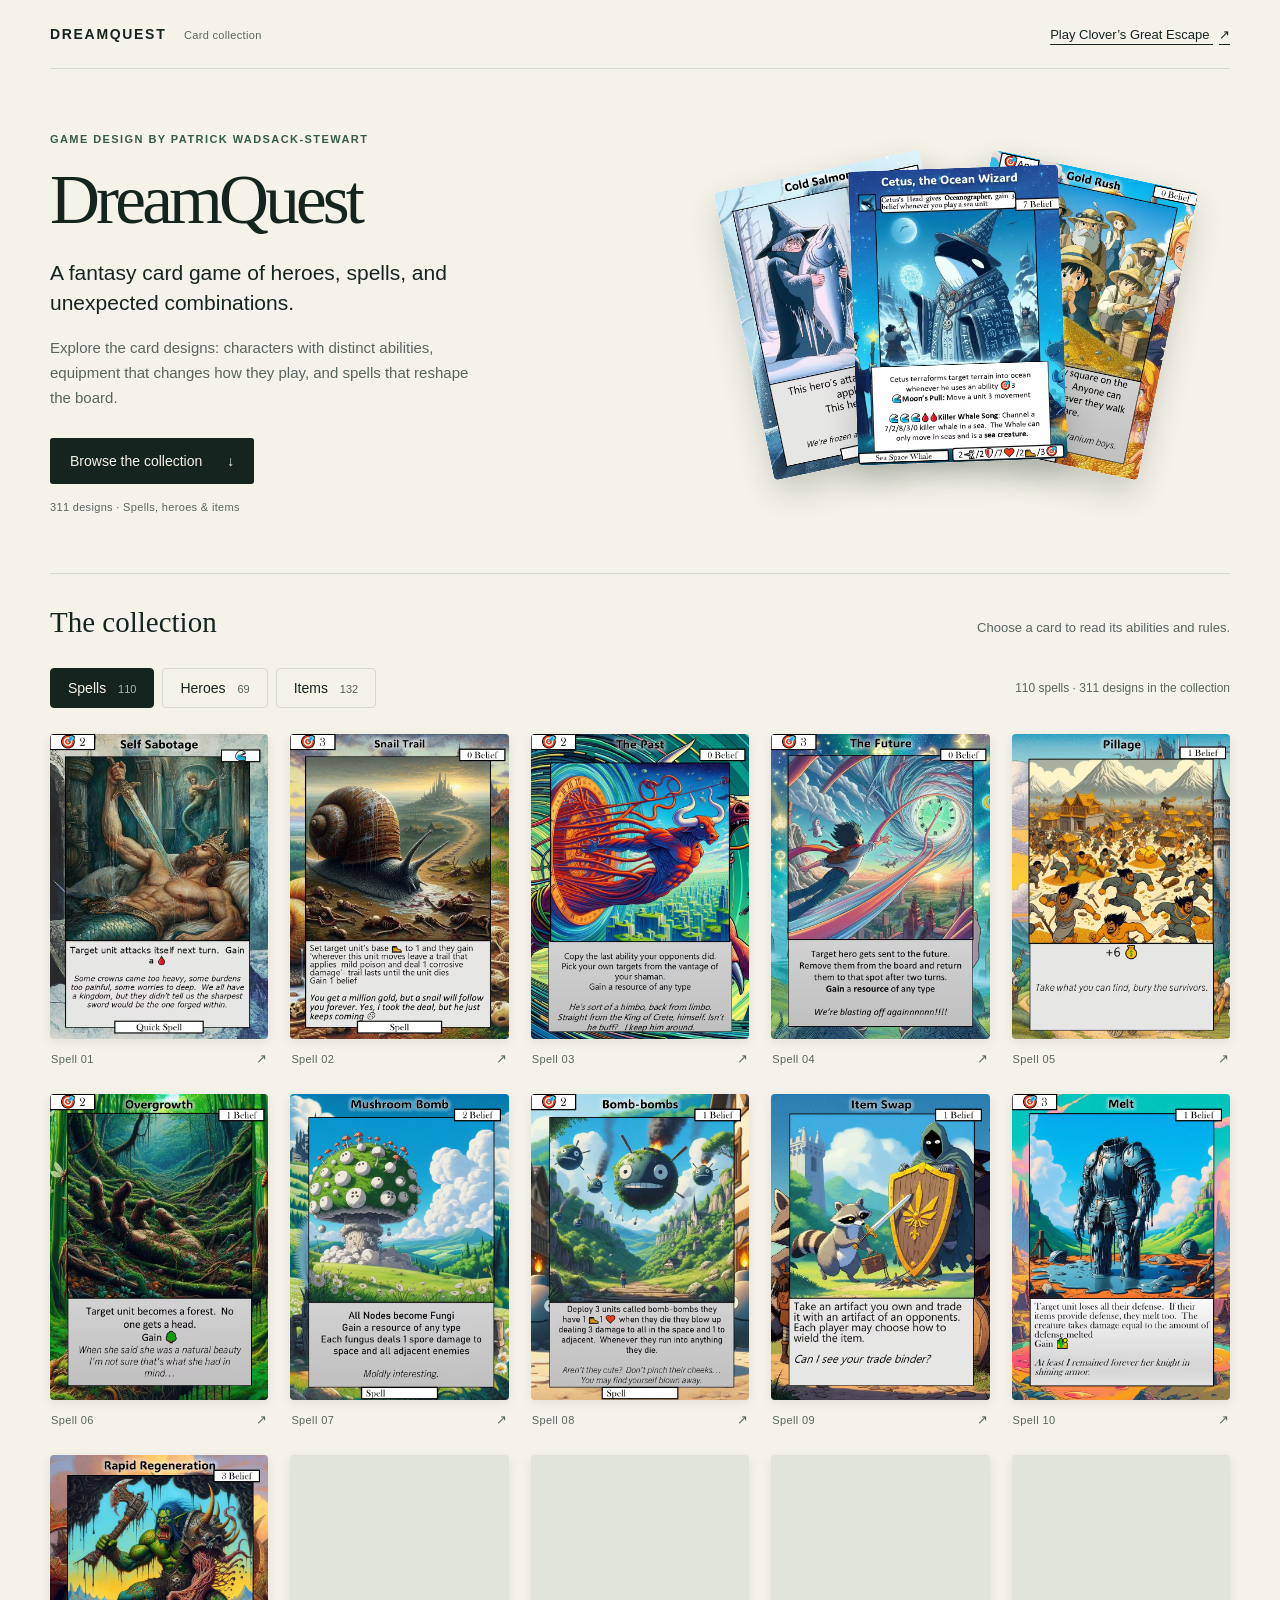
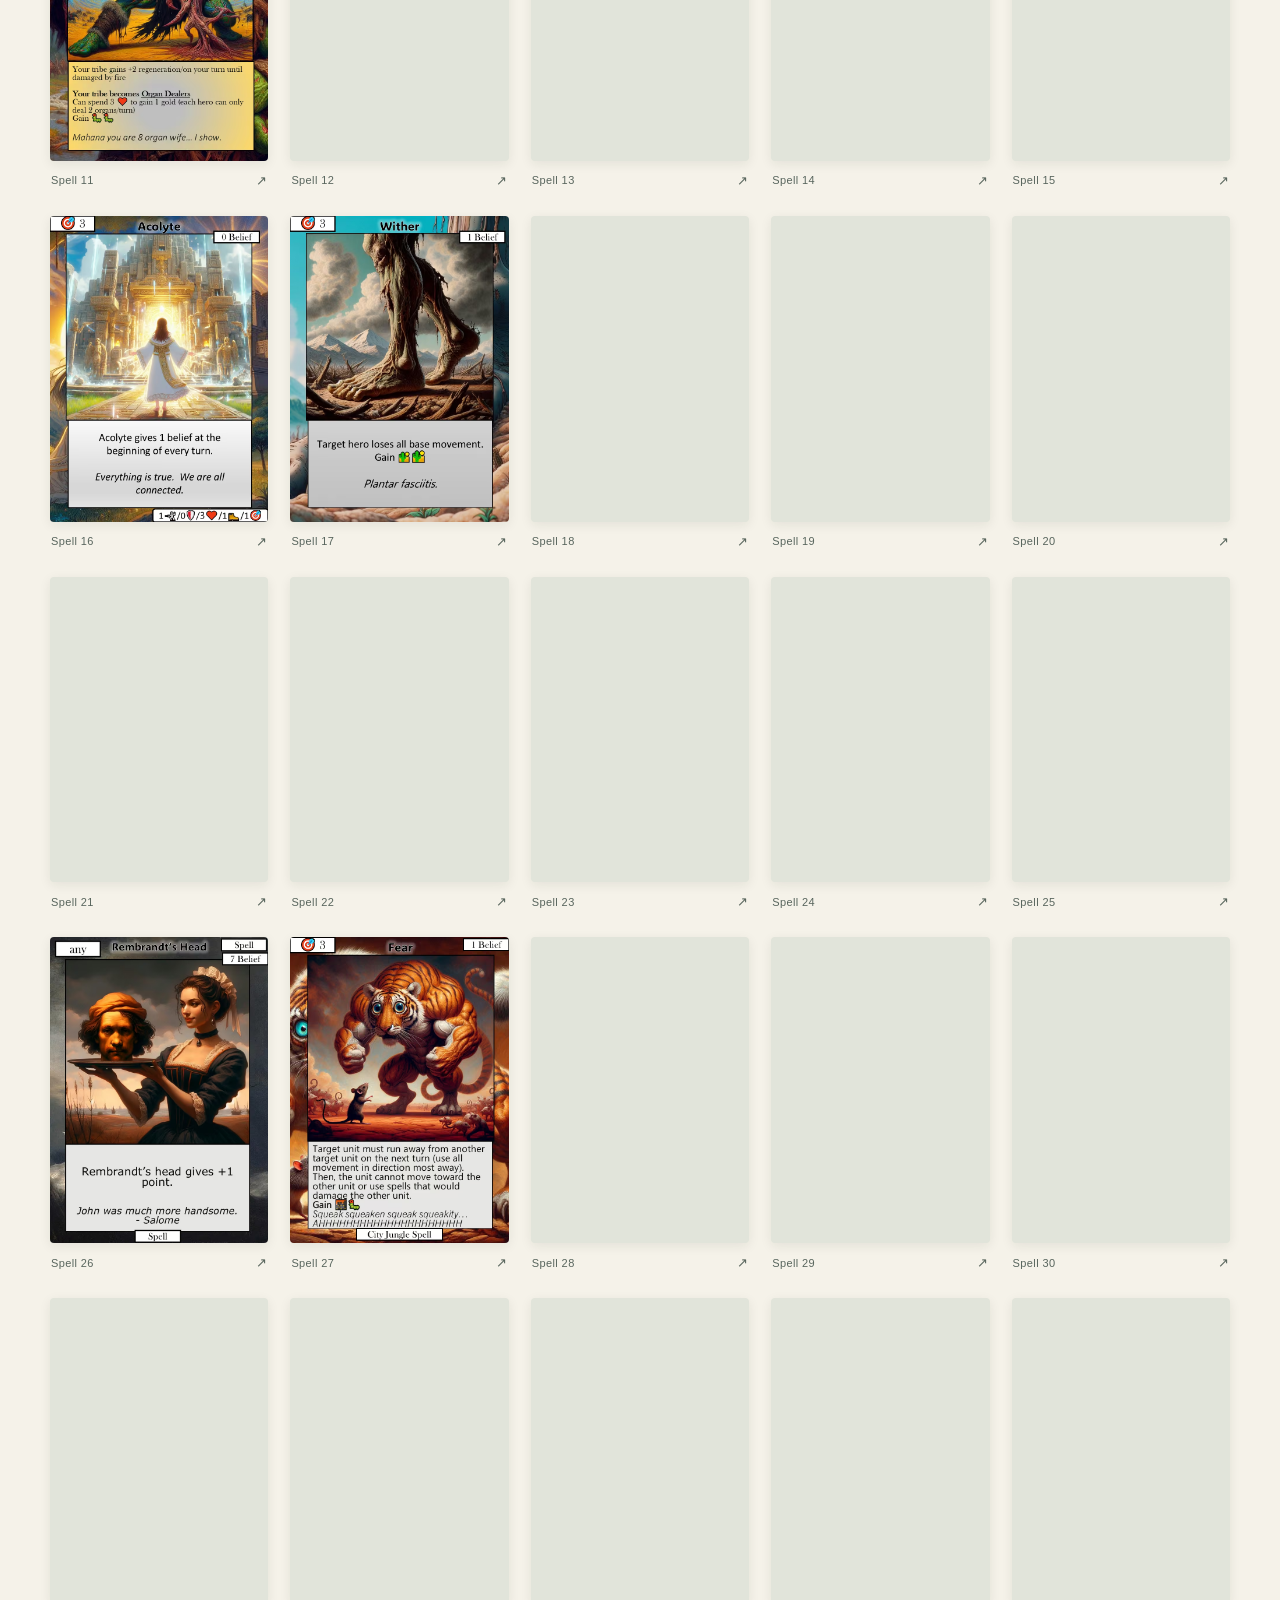
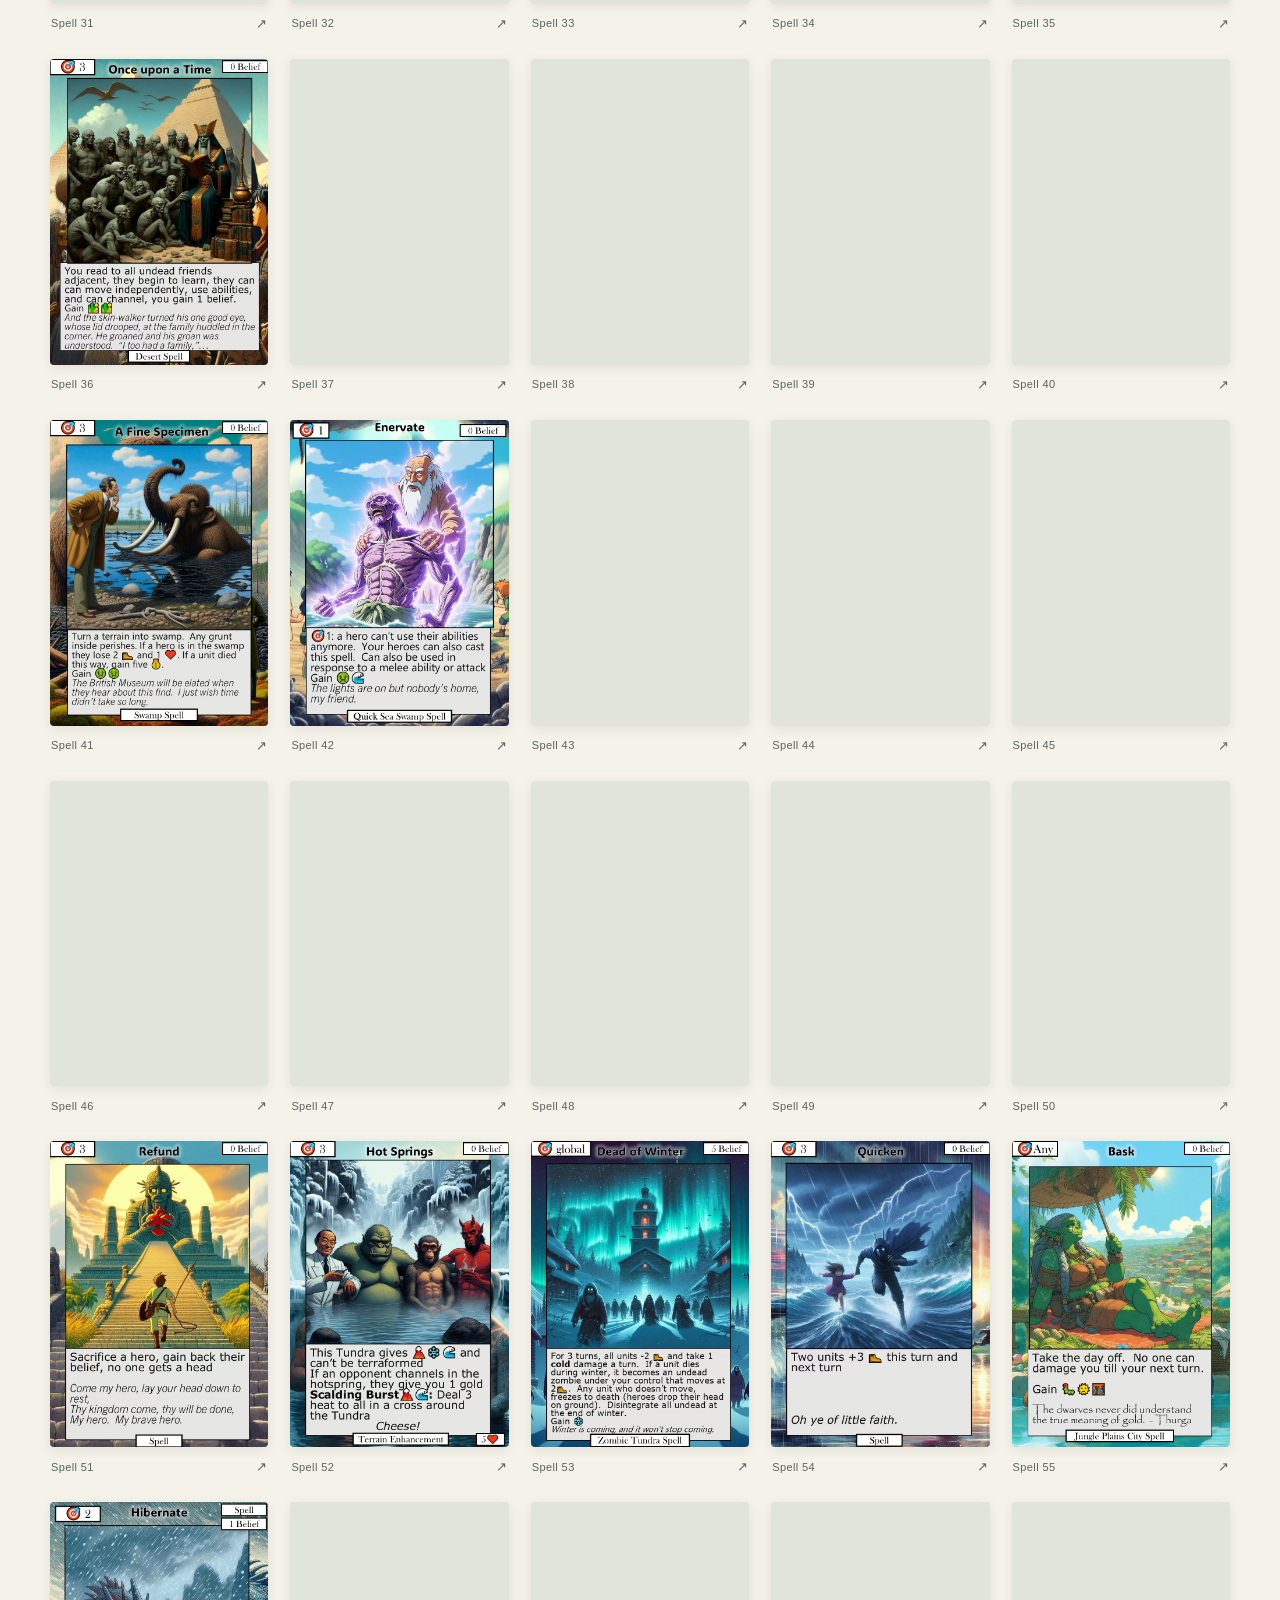
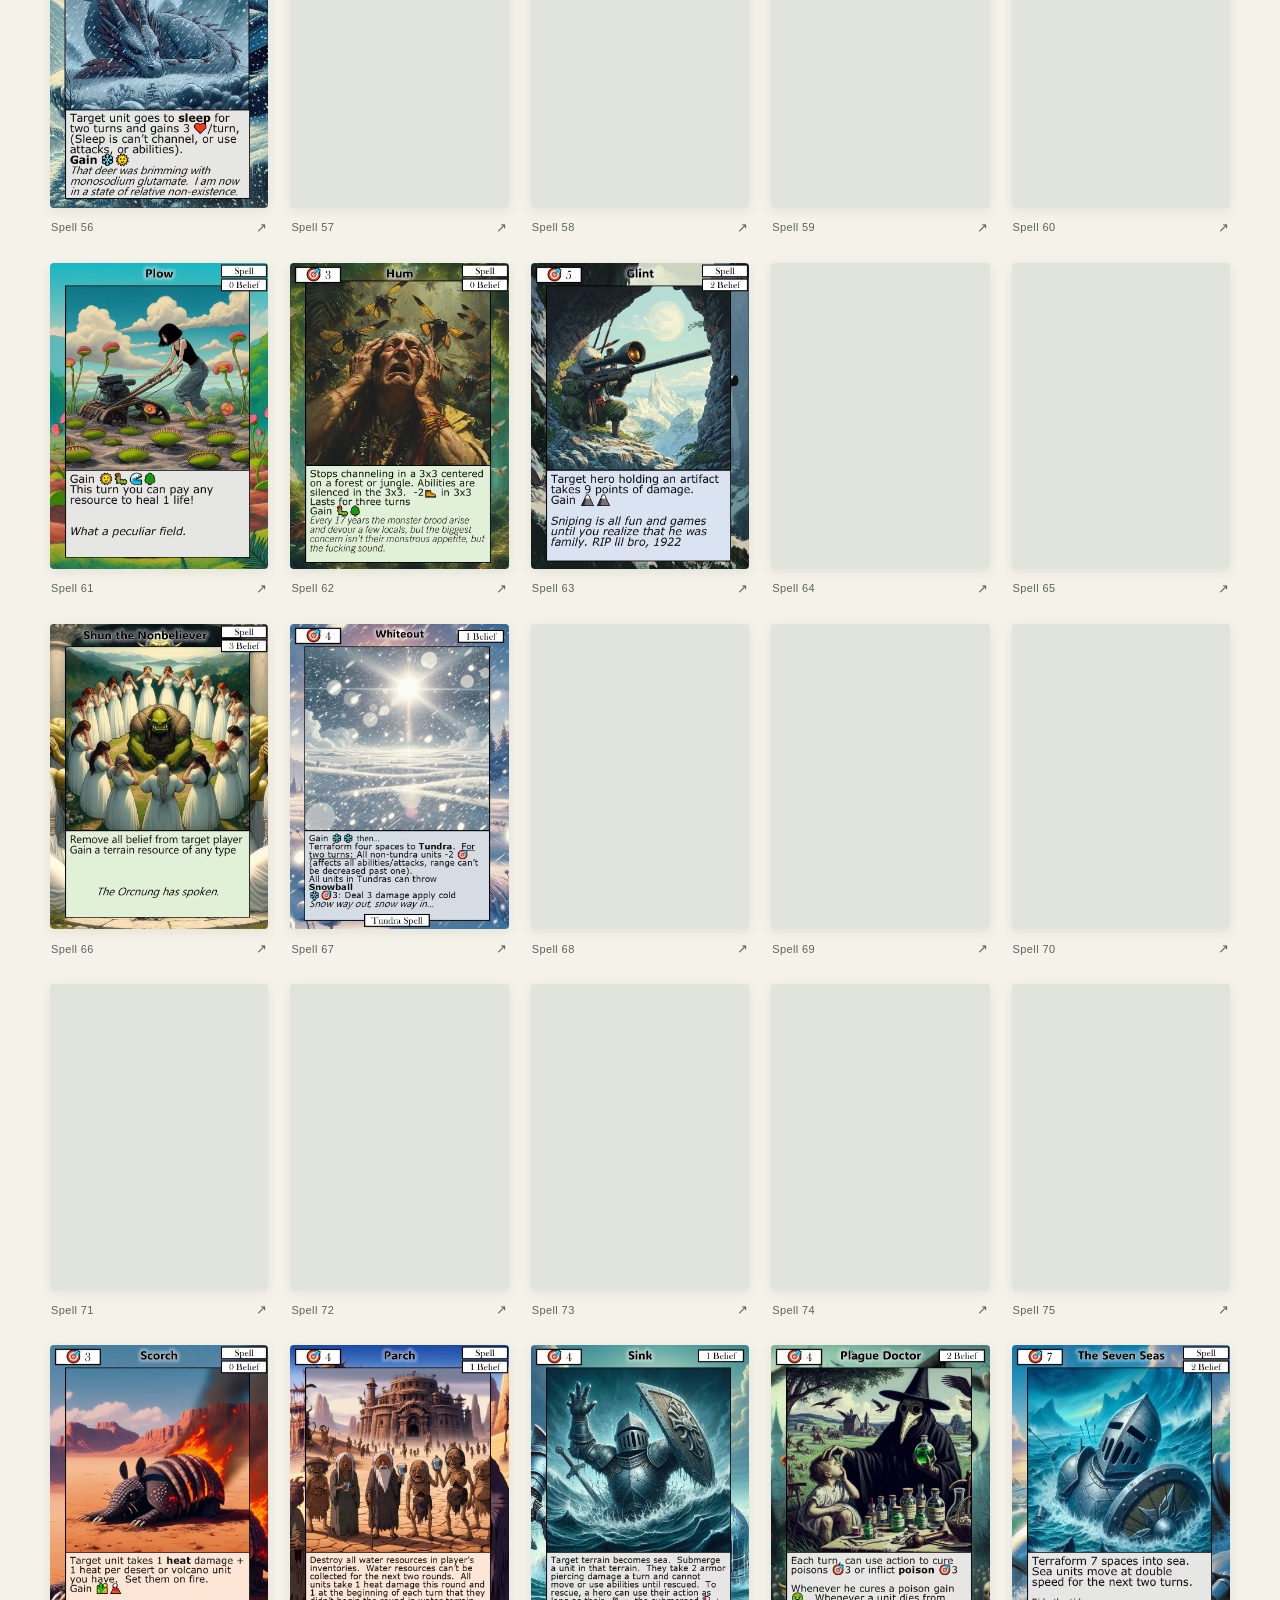
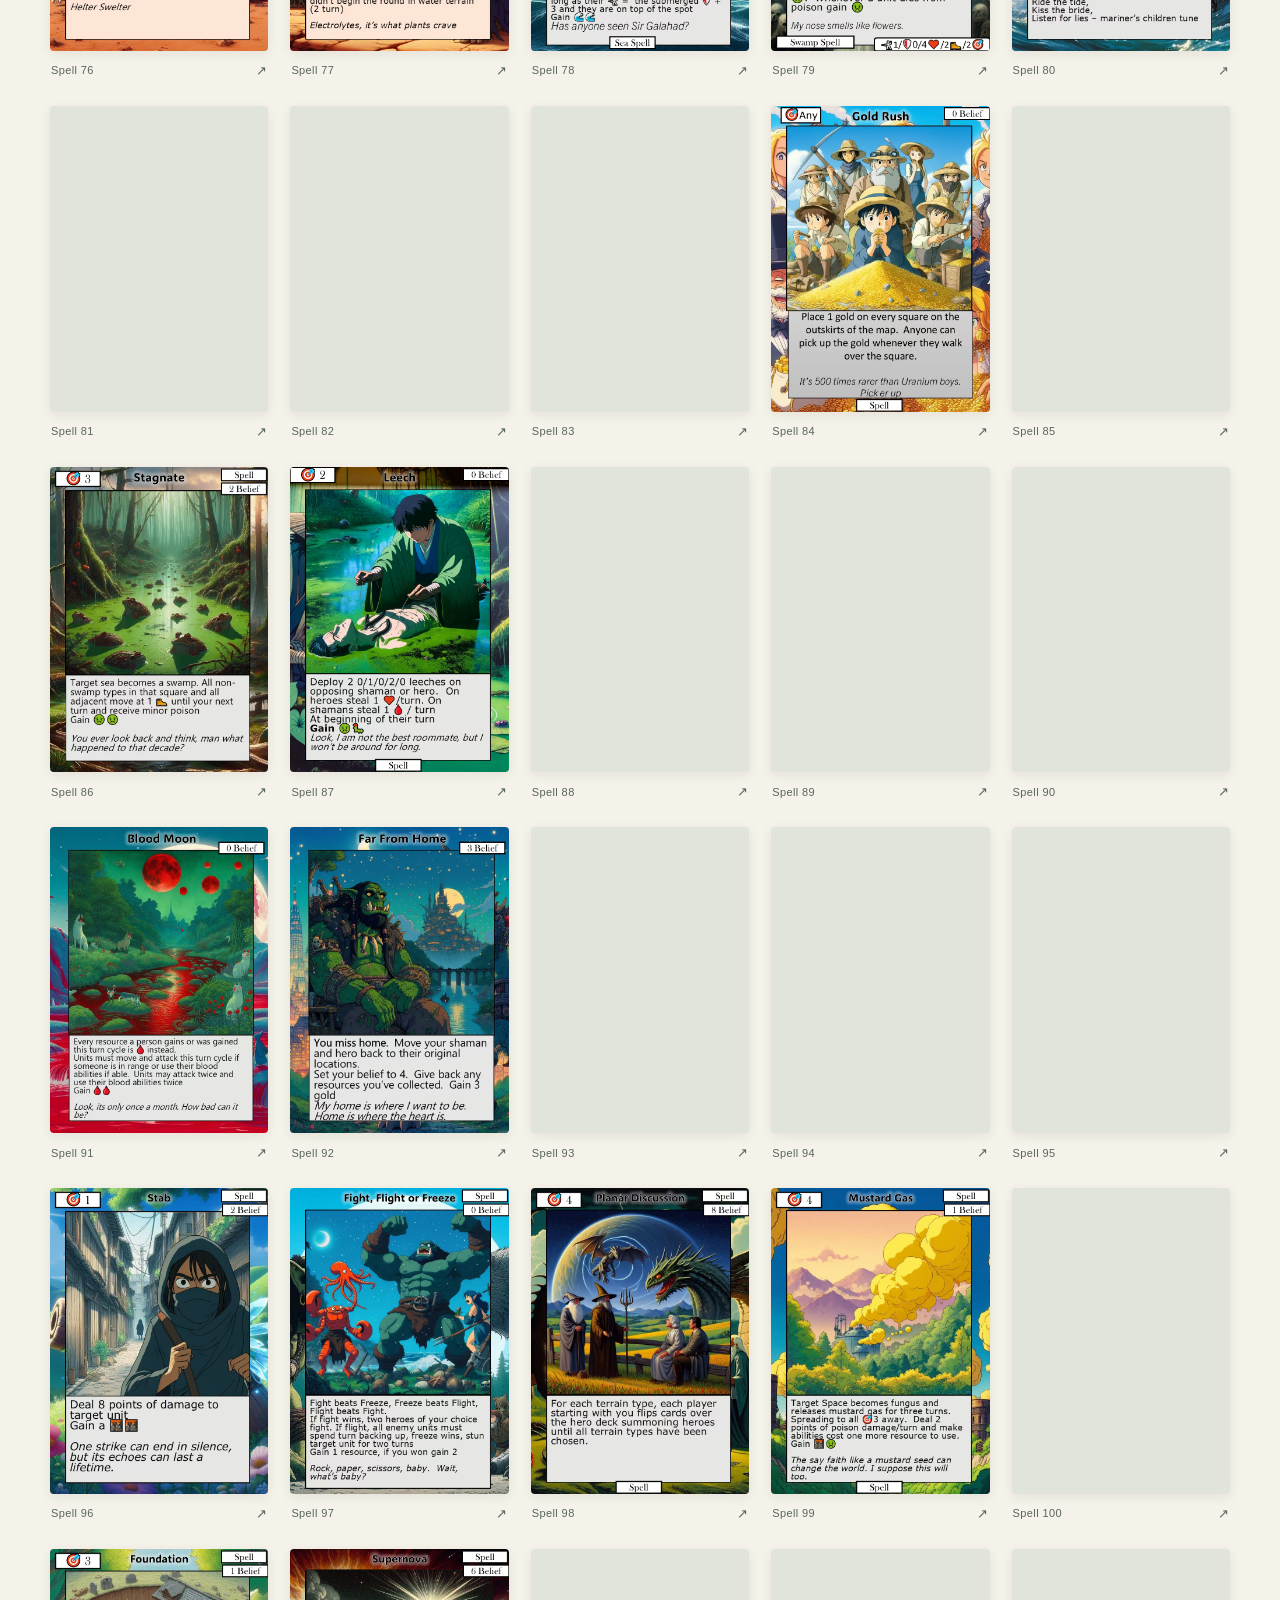
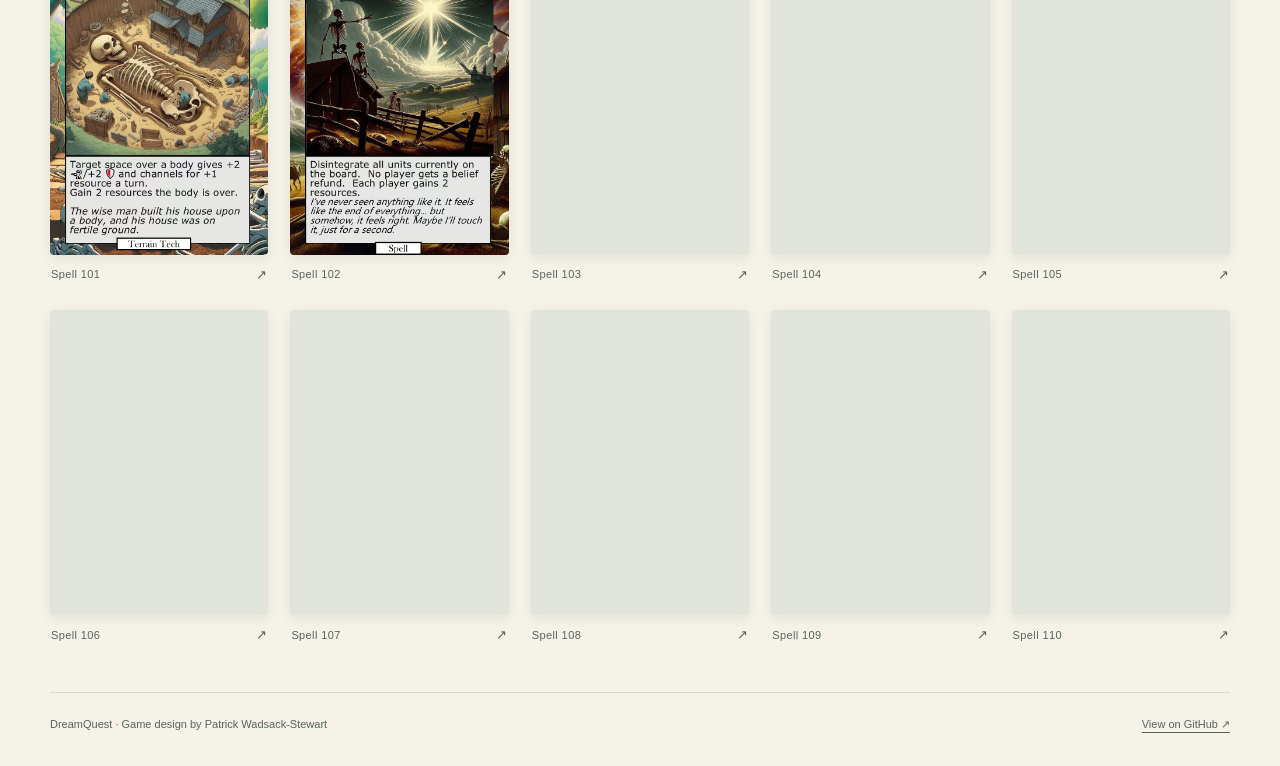
==== commit cbe3105d: "Rename the card game to DreamQuest" ====
--- a/Headhunters/index.html
+++ b/Headhunters/index.html
@@ -3,23 +3,23 @@
 <head>
   <meta charset="utf-8">
   <meta name="viewport" content="width=device-width,initial-scale=1">
-  <meta name="description" content="Headhunters, a fantasy card game designed by Patrick Wadsack-Stewart. Explore 311 hero, item, and spell card designs.">
+  <meta name="description" content="DreamQuest, a fantasy card game designed by Patrick Wadsack-Stewart. Explore 311 hero, item, and spell card designs.">
   <meta name="theme-color" content="#16241f">
-  <title>Headhunters — Patrick Wadsack-Stewart</title>
+  <title>DreamQuest — Patrick Wadsack-Stewart</title>
   <link rel="stylesheet" href="style.css">
-  <script src="gallery.js?v=spells-first" defer></script>
+  <script src="gallery.js?v=dreamquest" defer></script>
 </head>
 <body>
   <a class="skip" href="#collection">Skip to the cards</a>
   <header class="topbar wrap">
-    <a href="./" class="wordmark">HEADHUNTERS <span>Card collection</span></a>
+    <a href="./" class="wordmark">DREAMQUEST <span>Card collection</span></a>
     <a class="quiet-link" href="../">Play Clover’s Great Escape <span aria-hidden="true">↗</span></a>
   </header>
   <main>
     <section class="intro wrap" aria-labelledby="title">
       <div class="intro-copy">
         <p class="eyebrow">Game design by Patrick Wadsack-Stewart</p>
-        <h1 id="title">Headhunters</h1>
+        <h1 id="title">DreamQuest</h1>
         <p class="lead">A fantasy card game of heroes, spells, and unexpected combinations.</p>
         <p class="description">Explore the card designs: characters with distinct abilities, equipment that changes how they play, and spells that reshape the board.</p>
         <a class="browse-link" href="#collection">Browse the collection <span aria-hidden="true">↓</span></a>
@@ -45,7 +45,7 @@
       <noscript><p>Turn on JavaScript to browse the gallery, or <a href="https://github.com/paddyws/Clovers-Great-Escape/tree/main/Headhunters">view the project on GitHub</a>.</p></noscript>
     </section>
   </main>
-  <footer class="wrap"><p>Headhunters · Game design by Patrick Wadsack-Stewart</p><a href="https://github.com/paddyws/Clovers-Great-Escape/tree/main/Headhunters">View on GitHub ↗</a></footer>
+  <footer class="wrap"><p>DreamQuest · Game design by Patrick Wadsack-Stewart</p><a href="https://github.com/paddyws/Clovers-Great-Escape/tree/main/Headhunters">View on GitHub ↗</a></footer>
   <dialog id="viewer" aria-labelledby="viewer-title">
     <div class="viewer-bar"><h2 id="viewer-title">Card</h2><button class="close" type="button" aria-label="Close card">Close <span aria-hidden="true">×</span></button></div>
     <img id="full-card" width="750" height="1050" alt="">
